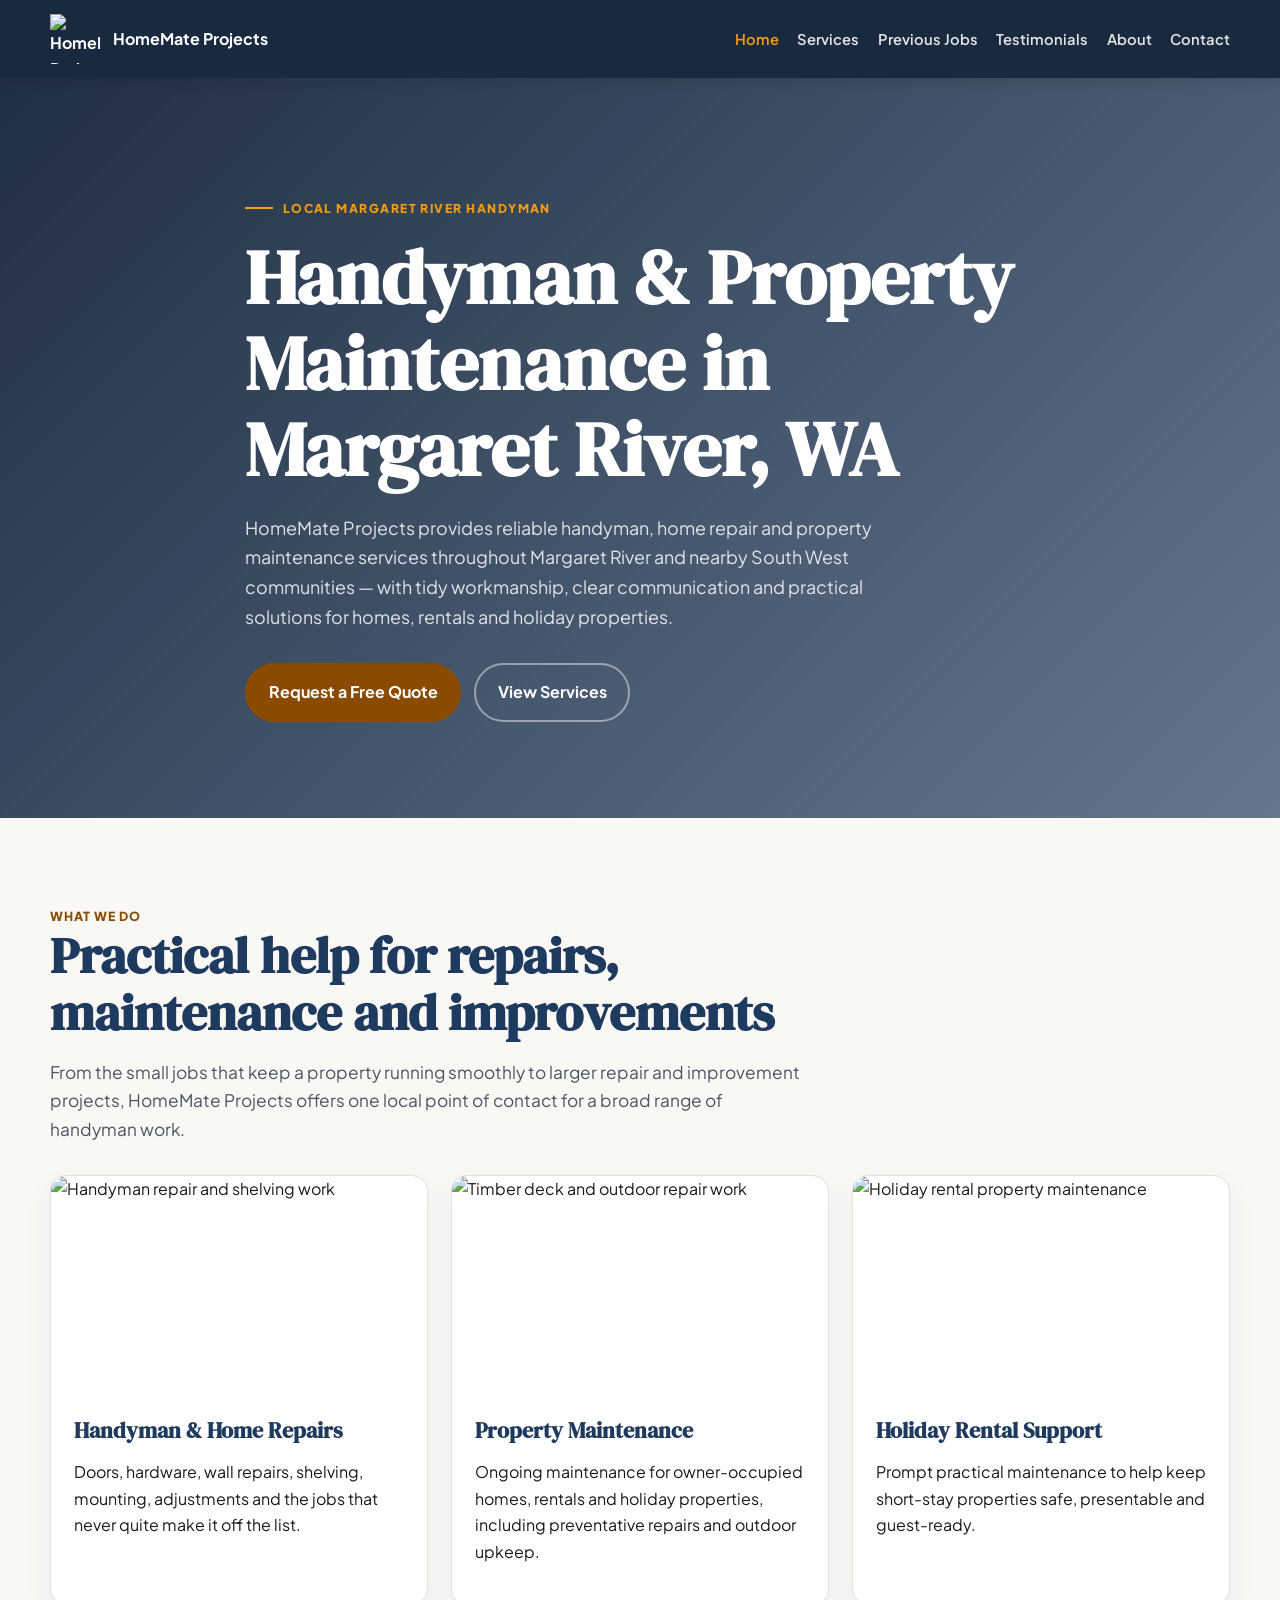
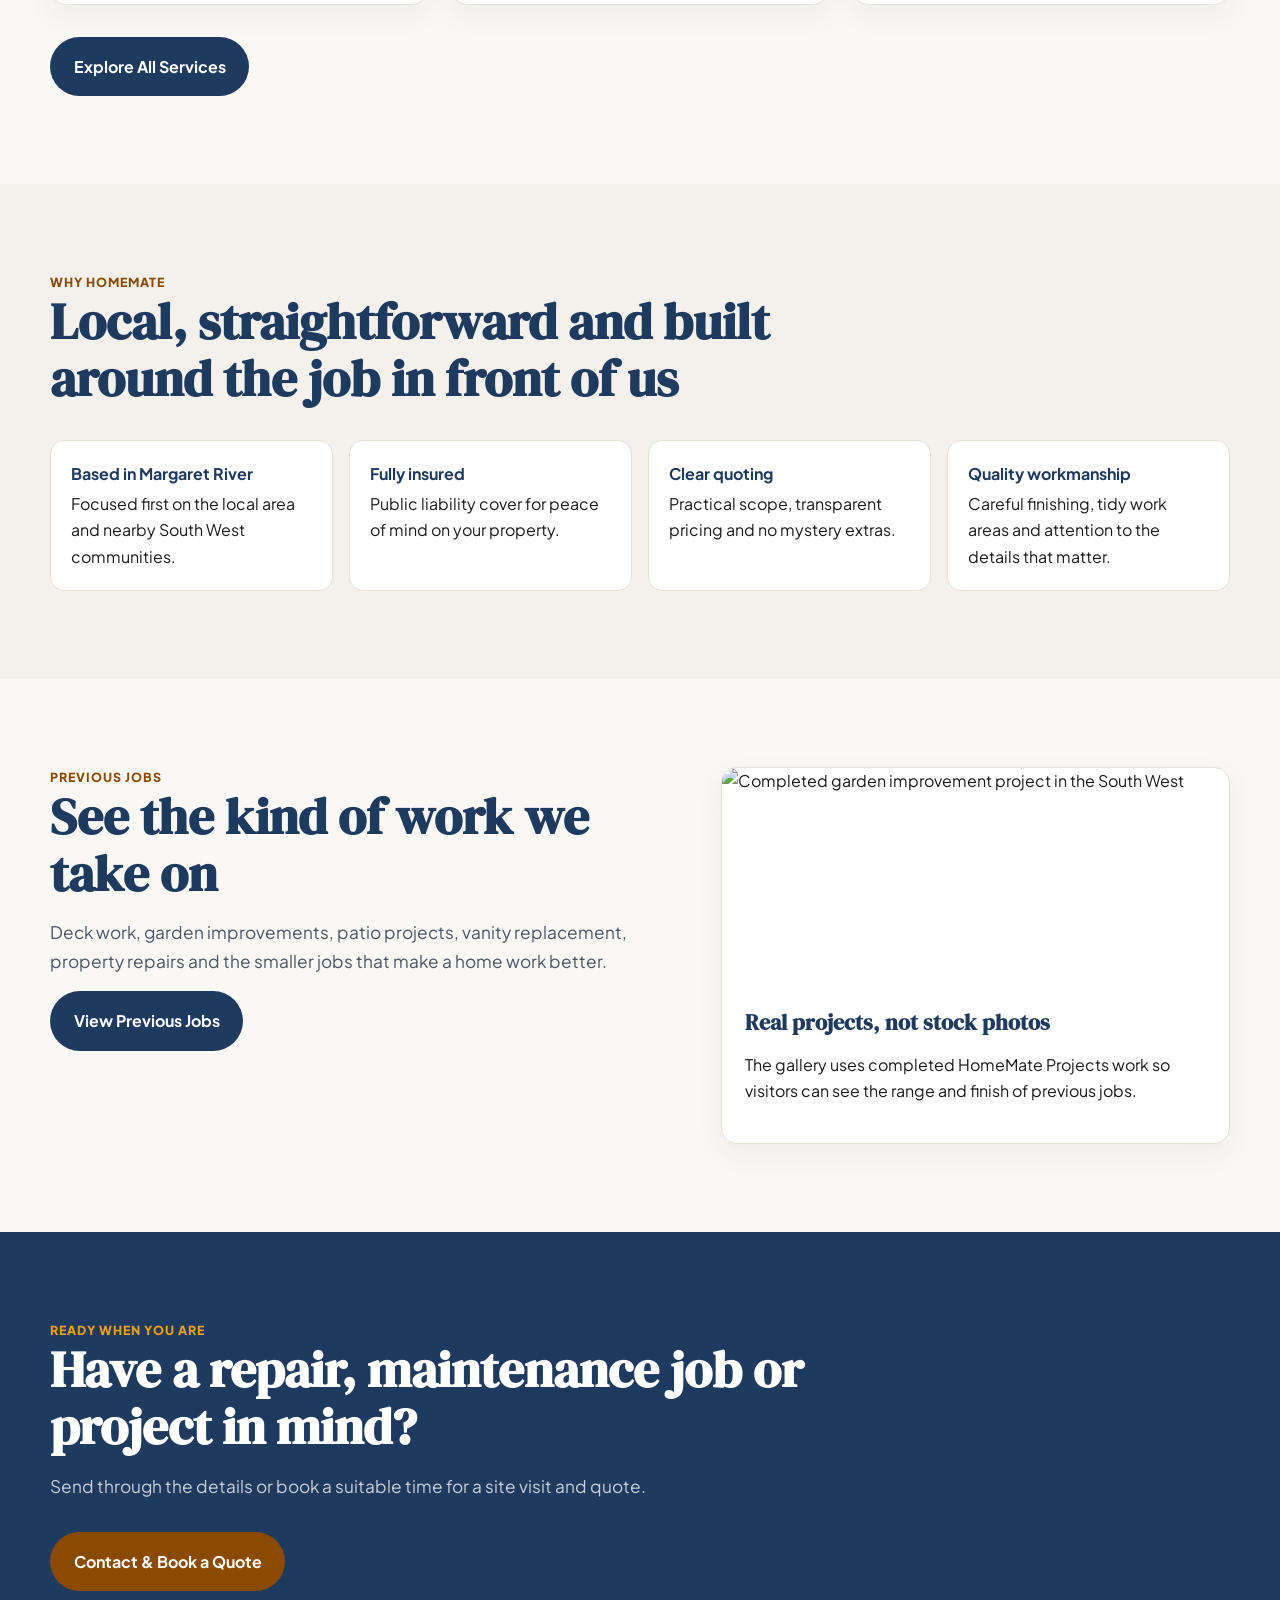
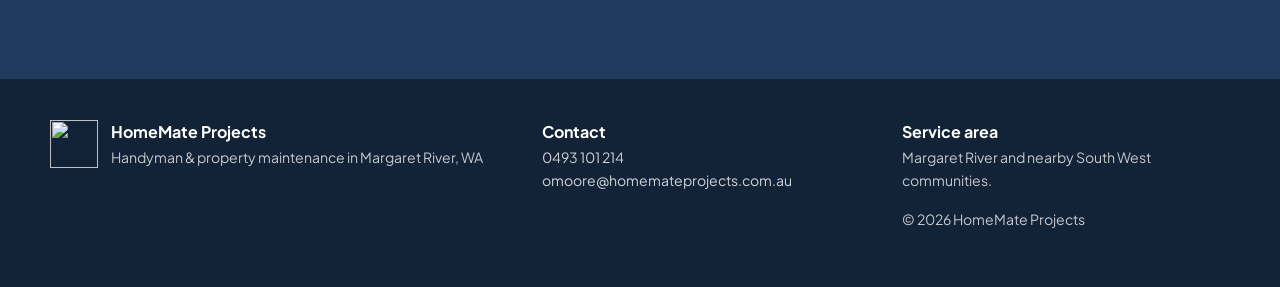
==== index.html @ 68ac6e2a "Add HomeMate homepage" ====
<!doctype html><html lang="en-AU"><head><meta charset="utf-8"><meta name="viewport" content="width=device-width,initial-scale=1"><title>Handyman Margaret River | HomeMate Projects</title><meta name="description" content="Reliable handyman and property maintenance services in Margaret River, WA. Home repairs, maintenance, outdoor work and holiday rental support."><link rel="canonical" href="https://homemateprojects.com.au/"><link rel="preconnect" href="https://fonts.googleapis.com"><link rel="preconnect" href="https://fonts.gstatic.com" crossorigin><link href="https://fonts.googleapis.com/css2?family=DM+Serif+Display&family=Plus+Jakarta+Sans:wght@400;500;600;700;800&display=swap" rel="stylesheet"><link rel="stylesheet" href="assets/styles.css"></head><body><header class="site-header"><div class="container nav"><a class="brand" href="index.html"><img src="https://homemateprojects.com.au/Circle-Logo.png" alt="HomeMate Projects logo"><span>HomeMate Projects</span></a><button class="menu-btn" aria-label="Toggle menu" aria-expanded="false">☰</button><nav class="nav-links" aria-label="Main navigation"><a href="index.html" aria-current="page">Home</a><a href="services.html">Services</a><a href="previous-jobs.html">Previous Jobs</a><a href="testimonials.html">Testimonials</a><a href="about.html">About</a><a href="contact.html">Contact</a></nav></div></header>
<main><section class="hero"><div class="container hero-inner"><div class="eyebrow">Local Margaret River handyman</div><h1>Handyman & Property Maintenance in Margaret River, WA</h1><p>HomeMate Projects provides reliable handyman, home repair and property maintenance services throughout Margaret River and nearby South West communities — with tidy workmanship, clear communication and practical solutions for homes, rentals and holiday properties.</p><div class="actions"><a class="btn btn-primary" href="contact.html">Request a Free Quote</a><a class="btn btn-outline" href="services.html">View Services</a></div></div></section><section class="section"><div class="container"><div class="kicker">What we do</div><h2 class="section-title">Practical help for repairs, maintenance and improvements</h2><p class="lead">From the small jobs that keep a property running smoothly to larger repair and improvement projects, HomeMate Projects offers one local point of contact for a broad range of handyman work.</p><div class="grid cards-3" style="margin-top:2rem"><article class="card"><img src="https://homemateprojects.com.au/Shelving-Install.png" alt="Handyman repair and shelving work"><div class="card-body"><h3>Handyman & Home Repairs</h3><p>Doors, hardware, wall repairs, shelving, mounting, adjustments and the jobs that never quite make it off the list.</p></div></article><article class="card"><img src="https://homemateprojects.com.au/Deck-Build.png" alt="Timber deck and outdoor repair work"><div class="card-body"><h3>Property Maintenance</h3><p>Ongoing maintenance for owner-occupied homes, rentals and holiday properties, including preventative repairs and outdoor upkeep.</p></div></article><article class="card"><img src="https://homemateprojects.com.au/Air-bnb.png" alt="Holiday rental property maintenance"><div class="card-body"><h3>Holiday Rental Support</h3><p>Prompt practical maintenance to help keep short-stay properties safe, presentable and guest-ready.</p></div></article></div><div class="actions"><a class="btn btn-navy" href="services.html">Explore All Services</a></div></div></section><section class="section alt"><div class="container"><div class="kicker">Why HomeMate</div><h2 class="section-title">Local, straightforward and built around the job in front of us</h2><div class="trust" style="margin-top:2rem"><div class="item"><strong>Based in Margaret River</strong><span>Focused first on the local area and nearby South West communities.</span></div><div class="item"><strong>Fully insured</strong><span>Public liability cover for peace of mind on your property.</span></div><div class="item"><strong>Clear quoting</strong><span>Practical scope, transparent pricing and no mystery extras.</span></div><div class="item"><strong>Quality workmanship</strong><span>Careful finishing, tidy work areas and attention to the details that matter.</span></div></div></div></section><section class="section"><div class="container split"><div><div class="kicker">Previous jobs</div><h2 class="section-title">See the kind of work we take on</h2><p class="lead">Deck work, garden improvements, patio projects, vanity replacement, property repairs and the smaller jobs that make a home work better.</p><a class="btn btn-navy" href="previous-jobs.html">View Previous Jobs</a></div><div class="card"><img src="https://homemateprojects.com.au/Garden-After.jpeg" alt="Completed garden improvement project in the South West"><div class="card-body"><h3>Real projects, not stock photos</h3><p>The gallery uses completed HomeMate Projects work so visitors can see the range and finish of previous jobs.</p></div></div></div></section><section class="section navy"><div class="container"><div class="kicker" style="color:var(--amber-light)">Ready when you are</div><h2 class="section-title">Have a repair, maintenance job or project in mind?</h2><p class="lead">Send through the details or book a suitable time for a site visit and quote.</p><div class="actions"><a class="btn btn-primary" href="contact.html">Contact & Book a Quote</a></div></div></section></main><footer class="footer"><div class="container footer-grid"><div><div class="footer-brand"><img src="https://homemateprojects.com.au/Circle-Logo.png" alt=""><div><strong>HomeMate Projects</strong><div class="small">Handyman & property maintenance in Margaret River, WA</div></div></div></div><div><strong>Contact</strong><p class="small"><a href="tel:0493101214">0493 101 214</a><br><a href="mailto:omoore@homemateprojects.com.au">omoore@homemateprojects.com.au</a></p></div><div><strong>Service area</strong><p class="small">Margaret River and nearby South West communities.</p><p class="small">© 2026 HomeMate Projects</p></div></div></footer><script src="assets/site.js"></script></body></html>
---- assets/styles.css ----
:root{--navy:#1e3a5f;--navy-dark:#122338;--navy-light:#2a4f7e;--amber:#8a4b00;--amber-light:#f59e0b;--amber-pale:#fef3c7;--cream:#faf8f5;--warm-gray:#f4f1ed;--text:#1a1a1a;--muted:#4b5563;--border:#e5e0d8;--white:#fff;--max:1180px}
*{box-sizing:border-box}html{scroll-behavior:smooth}body{margin:0;font-family:'Plus Jakarta Sans',Arial,sans-serif;background:var(--cream);color:var(--text);line-height:1.65}h1,h2,h3{font-family:'DM Serif Display',Georgia,serif;line-height:1.12;margin:0 0 1rem;color:var(--navy)}p{margin:0 0 1rem}a{color:inherit}.container{width:min(var(--max),calc(100% - 2rem));margin:auto}.site-header{position:sticky;top:0;z-index:50;background:rgba(18,35,56,.97);backdrop-filter:blur(10px);box-shadow:0 2px 14px rgba(0,0,0,.16)}.nav{height:78px;display:flex;align-items:center;justify-content:space-between;gap:1.5rem}.brand{display:flex;align-items:center;gap:.8rem;color:#fff;text-decoration:none;font-weight:700}.brand img{width:50px;height:50px;object-fit:contain}.nav-links{display:flex;align-items:center;gap:1.15rem}.nav-links a{color:rgba(255,255,255,.88);text-decoration:none;font-size:.92rem;font-weight:600}.nav-links a:hover,.nav-links a[aria-current=page]{color:var(--amber-light)}.menu-btn{display:none;background:none;border:0;color:#fff;font-size:1.5rem}.hero{position:relative;min-height:74vh;display:grid;place-items:center;background:linear-gradient(135deg,rgba(18,35,56,.94),rgba(30,58,95,.68)),url('https://homemateprojects.com.au/Deck-After.jpeg') center/cover}.hero-inner{padding:7rem 0 6rem;max-width:790px}.eyebrow{display:inline-flex;align-items:center;gap:.6rem;color:var(--amber-light);text-transform:uppercase;font-size:.76rem;font-weight:800;letter-spacing:.12em;margin-bottom:1rem}.eyebrow:before{content:'';width:28px;height:2px;background:currentColor}.hero h1{font-size:clamp(2.7rem,6vw,5.2rem);color:#fff;margin-bottom:1.3rem}.hero p{font-size:1.12rem;color:rgba(255,255,255,.84);max-width:680px}.actions{display:flex;gap:.8rem;flex-wrap:wrap;margin-top:2rem}.btn{display:inline-flex;align-items:center;justify-content:center;padding:.9rem 1.35rem;border-radius:999px;text-decoration:none;font-weight:700;border:2px solid transparent}.btn-primary{background:var(--amber);color:#fff}.btn-primary:hover{background:#6e3900}.btn-outline{border-color:rgba(255,255,255,.45);color:#fff}.btn-navy{background:var(--navy);color:#fff}.section{padding:5.5rem 0}.section.alt{background:var(--warm-gray)}.section.navy{background:var(--navy);color:#fff}.section.navy h2,.section.navy h3{color:#fff}.section-title{font-size:clamp(2rem,4vw,3.2rem);max-width:780px}.lead{font-size:1.08rem;color:var(--muted);max-width:760px}.section.navy .lead{color:rgba(255,255,255,.76)}.grid{display:grid;gap:1.4rem}.cards-3{grid-template-columns:repeat(3,1fr)}.cards-2{grid-template-columns:repeat(2,1fr)}.card{background:#fff;border:1px solid var(--border);border-radius:16px;overflow:hidden;box-shadow:0 10px 28px rgba(30,58,95,.06)}.card img{width:100%;height:220px;object-fit:cover;display:block}.card-body{padding:1.45rem}.card h3{font-size:1.35rem}.list{padding-left:1.2rem}.list li{margin:.45rem 0}.trust{display:grid;grid-template-columns:repeat(4,1fr);gap:1rem}.trust .item{padding:1.25rem;border-radius:14px;background:#fff;border:1px solid var(--border)}.trust strong{display:block;color:var(--navy);margin-bottom:.25rem}.gallery{display:grid;grid-template-columns:repeat(3,1fr);gap:1rem}.gallery figure{margin:0;background:#fff;border:1px solid var(--border);border-radius:14px;overflow:hidden}.gallery img{display:block;width:100%;aspect-ratio:4/3;object-fit:cover}.gallery figcaption{padding:1rem}.quote{position:relative;padding:1.6rem;background:#fff;border:1px solid var(--border);border-radius:16px}.quote .stars{color:var(--amber);letter-spacing:.12em}.quote cite{font-style:normal;font-weight:700;color:var(--navy)}.split{display:grid;grid-template-columns:1.1fr .9fr;gap:3rem;align-items:start}.contact-panel{background:#fff;border:1px solid var(--border);border-radius:18px;padding:1.5rem}.form-row{display:grid;grid-template-columns:1fr 1fr;gap:1rem}.field{display:flex;flex-direction:column;gap:.35rem;margin-bottom:1rem}.field label{font-weight:700;font-size:.9rem;color:var(--navy)}.field input,.field textarea,.field select{width:100%;border:1.5px solid var(--border);border-radius:10px;padding:.85rem 1rem;font:inherit;background:#fff}.field textarea{min-height:150px;resize:vertical}.calendly-wrap{border-radius:18px;overflow:hidden;border:1px solid var(--border);background:#fff}.calendly-wrap iframe{width:100%;height:760px;border:0}.cta{padding:2rem;border-radius:20px;background:var(--navy);color:#fff}.cta h2{color:#fff}.footer{background:var(--navy-dark);color:rgba(255,255,255,.75);padding:2.5rem 0}.footer-grid{display:grid;grid-template-columns:1.4fr 1fr 1fr;gap:2rem}.footer a{color:rgba(255,255,255,.8);text-decoration:none}.footer strong{color:#fff}.small{font-size:.88rem}.service-nav{display:flex;flex-wrap:wrap;gap:.6rem;margin-top:1.2rem}.service-nav a{padding:.55rem .9rem;background:var(--amber-pale);color:var(--amber);border-radius:999px;text-decoration:none;font-weight:700;font-size:.86rem}.page-hero{background:linear-gradient(135deg,var(--navy-dark),var(--navy));color:#fff;padding:5rem 0 4rem}.page-hero h1{color:#fff;font-size:clamp(2.5rem,5vw,4.3rem)}.page-hero p{color:rgba(255,255,255,.8);max-width:760px}.breadcrumbs{font-size:.85rem;color:rgba(255,255,255,.62);margin-bottom:1rem}.notice{background:var(--amber-pale);border-left:4px solid var(--amber);padding:1rem 1.2rem;border-radius:8px}.kicker{font-weight:800;color:var(--amber);text-transform:uppercase;letter-spacing:.08em;font-size:.78rem}.service-block{padding:1.5rem;border:1px solid var(--border);background:#fff;border-radius:14px}.service-block h2{font-size:1.7rem}.area-line{color:var(--muted);font-weight:600}.seo-copy{max-width:820px}.footer-brand{display:flex;gap:.8rem;align-items:center}.footer-brand img{width:48px;height:48px}
@media(max-width:900px){.nav-links{display:none;position:absolute;top:78px;left:0;right:0;background:var(--navy-dark);padding:1rem 1.2rem 1.5rem;flex-direction:column;align-items:flex-start}.nav-links.open{display:flex}.menu-btn{display:block}.cards-3,.cards-2,.trust,.gallery,.split,.footer-grid{grid-template-columns:1fr 1fr}.hero{min-height:68vh}.calendly-wrap iframe{height:700px}}
@media(max-width:620px){.cards-3,.cards-2,.trust,.gallery,.split,.footer-grid,.form-row{grid-template-columns:1fr}.section{padding:4rem 0}.hero-inner{padding:5rem 0}.brand span{display:none}.calendly-wrap iframe{height:680px}}
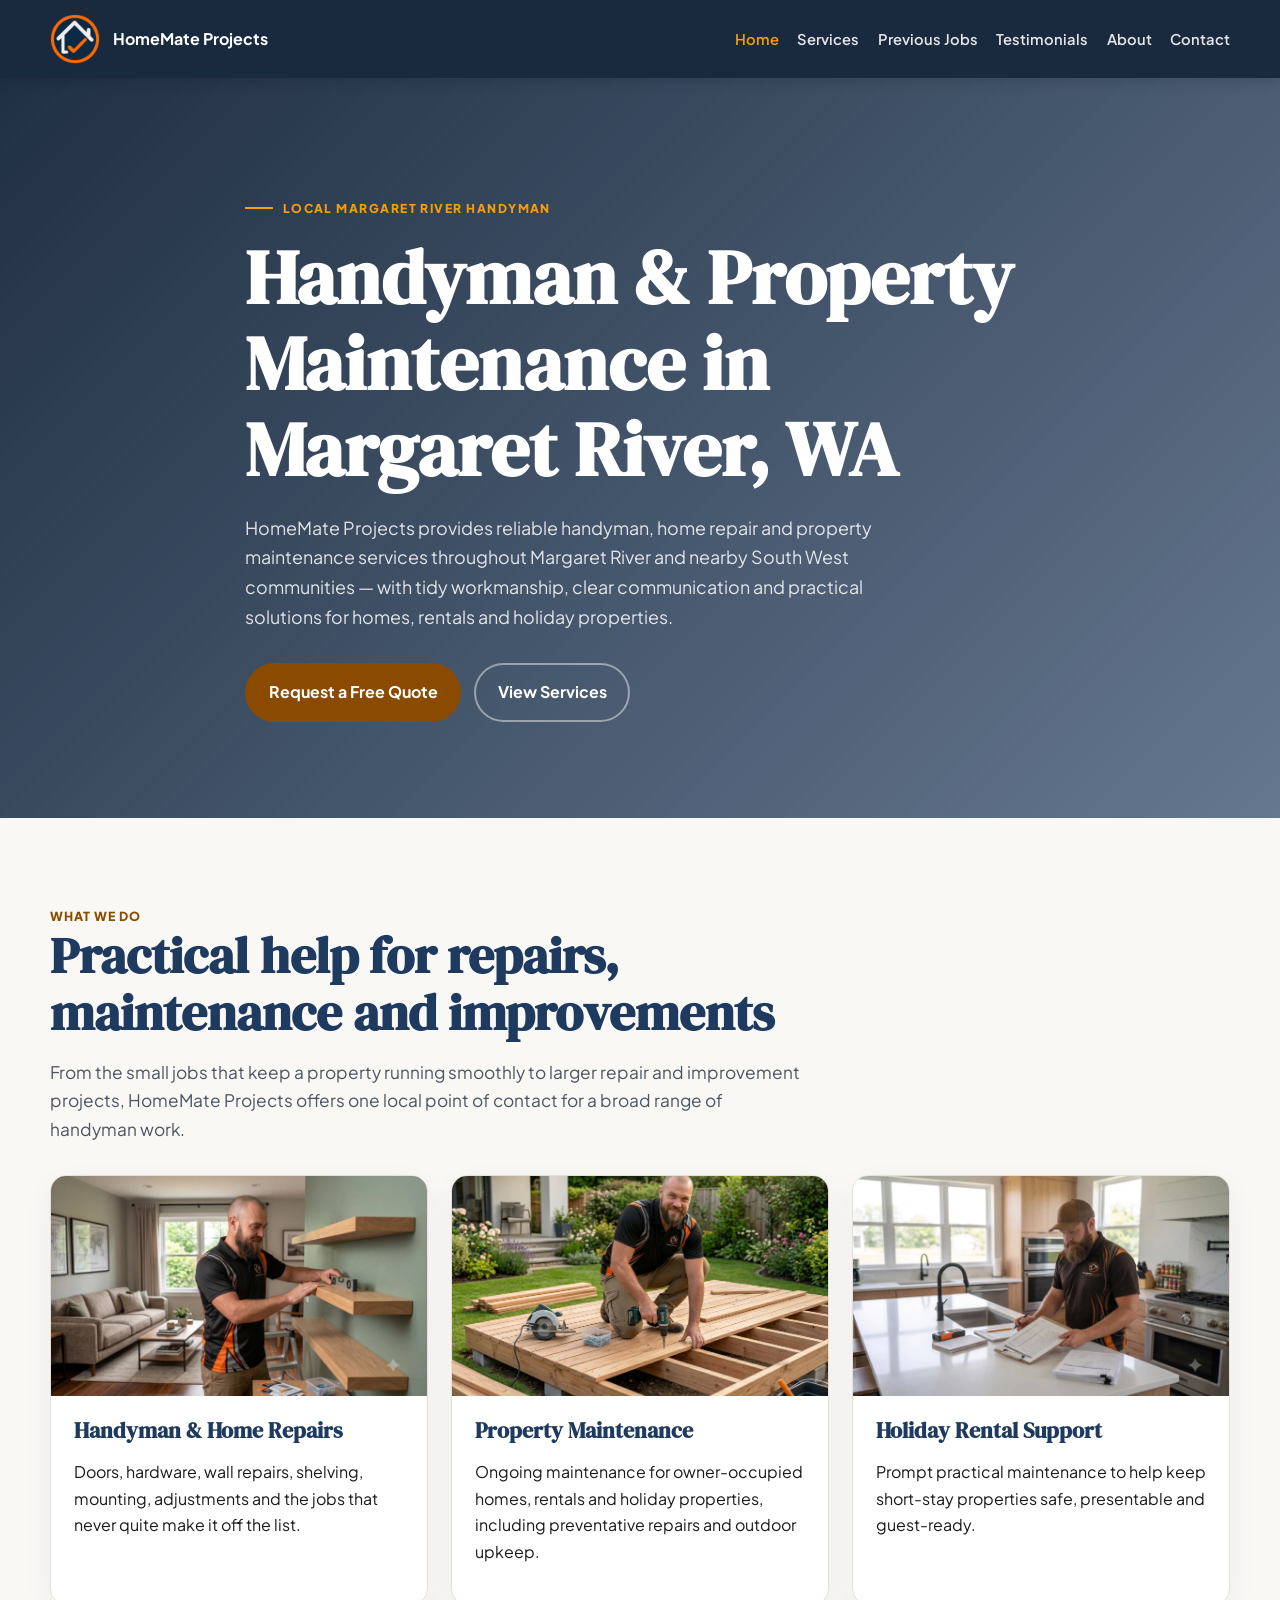
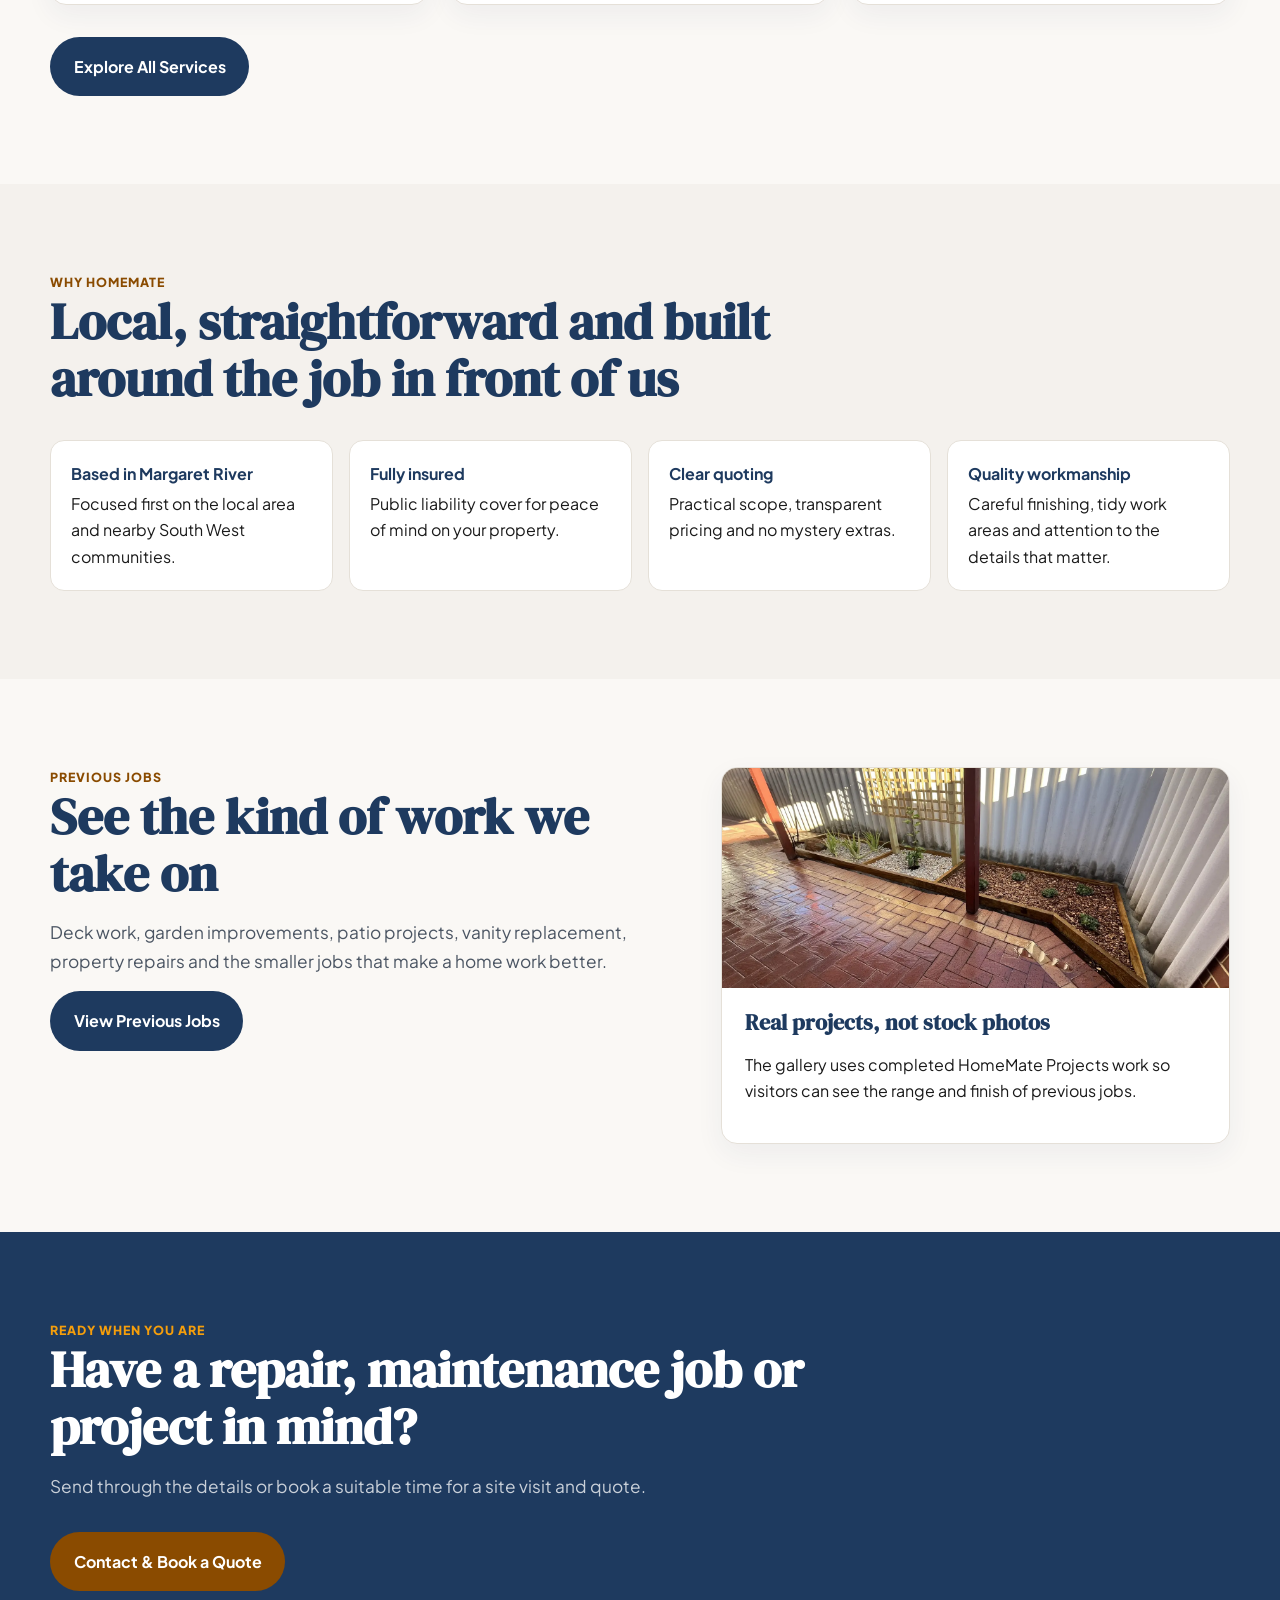
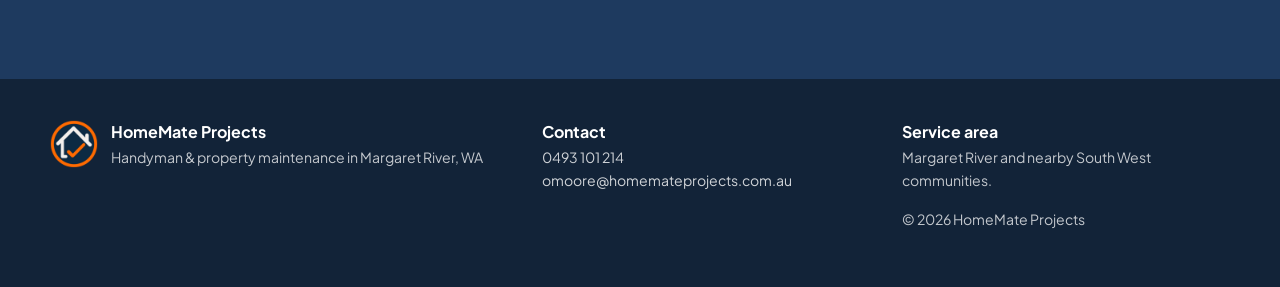
==== commit 3c9c71cc: "Optimise and localise website images [skip ci]" ====
--- a/index.html
+++ b/index.html
@@ -1,2 +1,2 @@
-<!doctype html><html lang="en-AU"><head><meta charset="utf-8"><meta name="viewport" content="width=device-width,initial-scale=1"><title>Handyman Margaret River | HomeMate Projects</title><meta name="description" content="Reliable handyman and property maintenance services in Margaret River, WA. Home repairs, maintenance, outdoor work and holiday rental support."><link rel="canonical" href="https://homemateprojects.com.au/"><link rel="preconnect" href="https://fonts.googleapis.com"><link rel="preconnect" href="https://fonts.gstatic.com" crossorigin><link href="https://fonts.googleapis.com/css2?family=DM+Serif+Display&family=Plus+Jakarta+Sans:wght@400;500;600;700;800&display=swap" rel="stylesheet"><link rel="stylesheet" href="assets/styles.css"></head><body><header class="site-header"><div class="container nav"><a class="brand" href="index.html"><img src="https://homemateprojects.com.au/Circle-Logo.png" alt="HomeMate Projects logo"><span>HomeMate Projects</span></a><button class="menu-btn" aria-label="Toggle menu" aria-expanded="false">☰</button><nav class="nav-links" aria-label="Main navigation"><a href="index.html" aria-current="page">Home</a><a href="services.html">Services</a><a href="previous-jobs.html">Previous Jobs</a><a href="testimonials.html">Testimonials</a><a href="about.html">About</a><a href="contact.html">Contact</a></nav></div></header>
-<main><section class="hero"><div class="container hero-inner"><div class="eyebrow">Local Margaret River handyman</div><h1>Handyman & Property Maintenance in Margaret River, WA</h1><p>HomeMate Projects provides reliable handyman, home repair and property maintenance services throughout Margaret River and nearby South West communities — with tidy workmanship, clear communication and practical solutions for homes, rentals and holiday properties.</p><div class="actions"><a class="btn btn-primary" href="contact.html">Request a Free Quote</a><a class="btn btn-outline" href="services.html">View Services</a></div></div></section><section class="section"><div class="container"><div class="kicker">What we do</div><h2 class="section-title">Practical help for repairs, maintenance and improvements</h2><p class="lead">From the small jobs that keep a property running smoothly to larger repair and improvement projects, HomeMate Projects offers one local point of contact for a broad range of handyman work.</p><div class="grid cards-3" style="margin-top:2rem"><article class="card"><img src="https://homemateprojects.com.au/Shelving-Install.png" alt="Handyman repair and shelving work"><div class="card-body"><h3>Handyman & Home Repairs</h3><p>Doors, hardware, wall repairs, shelving, mounting, adjustments and the jobs that never quite make it off the list.</p></div></article><article class="card"><img src="https://homemateprojects.com.au/Deck-Build.png" alt="Timber deck and outdoor repair work"><div class="card-body"><h3>Property Maintenance</h3><p>Ongoing maintenance for owner-occupied homes, rentals and holiday properties, including preventative repairs and outdoor upkeep.</p></div></article><article class="card"><img src="https://homemateprojects.com.au/Air-bnb.png" alt="Holiday rental property maintenance"><div class="card-body"><h3>Holiday Rental Support</h3><p>Prompt practical maintenance to help keep short-stay properties safe, presentable and guest-ready.</p></div></article></div><div class="actions"><a class="btn btn-navy" href="services.html">Explore All Services</a></div></div></section><section class="section alt"><div class="container"><div class="kicker">Why HomeMate</div><h2 class="section-title">Local, straightforward and built around the job in front of us</h2><div class="trust" style="margin-top:2rem"><div class="item"><strong>Based in Margaret River</strong><span>Focused first on the local area and nearby South West communities.</span></div><div class="item"><strong>Fully insured</strong><span>Public liability cover for peace of mind on your property.</span></div><div class="item"><strong>Clear quoting</strong><span>Practical scope, transparent pricing and no mystery extras.</span></div><div class="item"><strong>Quality workmanship</strong><span>Careful finishing, tidy work areas and attention to the details that matter.</span></div></div></div></section><section class="section"><div class="container split"><div><div class="kicker">Previous jobs</div><h2 class="section-title">See the kind of work we take on</h2><p class="lead">Deck work, garden improvements, patio projects, vanity replacement, property repairs and the smaller jobs that make a home work better.</p><a class="btn btn-navy" href="previous-jobs.html">View Previous Jobs</a></div><div class="card"><img src="https://homemateprojects.com.au/Garden-After.jpeg" alt="Completed garden improvement project in the South West"><div class="card-body"><h3>Real projects, not stock photos</h3><p>The gallery uses completed HomeMate Projects work so visitors can see the range and finish of previous jobs.</p></div></div></div></section><section class="section navy"><div class="container"><div class="kicker" style="color:var(--amber-light)">Ready when you are</div><h2 class="section-title">Have a repair, maintenance job or project in mind?</h2><p class="lead">Send through the details or book a suitable time for a site visit and quote.</p><div class="actions"><a class="btn btn-primary" href="contact.html">Contact & Book a Quote</a></div></div></section></main><footer class="footer"><div class="container footer-grid"><div><div class="footer-brand"><img src="https://homemateprojects.com.au/Circle-Logo.png" alt=""><div><strong>HomeMate Projects</strong><div class="small">Handyman & property maintenance in Margaret River, WA</div></div></div></div><div><strong>Contact</strong><p class="small"><a href="tel:0493101214">0493 101 214</a><br><a href="mailto:omoore@homemateprojects.com.au">omoore@homemateprojects.com.au</a></p></div><div><strong>Service area</strong><p class="small">Margaret River and nearby South West communities.</p><p class="small">© 2026 HomeMate Projects</p></div></div></footer><script src="assets/site.js"></script></body></html>
+<!doctype html><html lang="en-AU"><head><meta charset="utf-8"><meta name="viewport" content="width=device-width,initial-scale=1"><title>Handyman Margaret River | HomeMate Projects</title><meta name="description" content="Reliable handyman and property maintenance services in Margaret River, WA. Home repairs, maintenance, outdoor work and holiday rental support."><link rel="canonical" href="https://homemateprojects.com.au/"><link rel="preconnect" href="https://fonts.googleapis.com"><link rel="preconnect" href="https://fonts.gstatic.com" crossorigin><link href="https://fonts.googleapis.com/css2?family=DM+Serif+Display&family=Plus+Jakarta+Sans:wght@400;500;600;700;800&display=swap" rel="stylesheet"><link rel="stylesheet" href="assets/styles.css"></head><body><header class="site-header"><div class="container nav"><a class="brand" href="index.html"><img src="assets/images/home-mate-logo.png" alt="HomeMate Projects logo"><span>HomeMate Projects</span></a><button class="menu-btn" aria-label="Toggle menu" aria-expanded="false">☰</button><nav class="nav-links" aria-label="Main navigation"><a href="index.html" aria-current="page">Home</a><a href="services.html">Services</a><a href="previous-jobs.html">Previous Jobs</a><a href="testimonials.html">Testimonials</a><a href="about.html">About</a><a href="contact.html">Contact</a></nav></div></header>
+<main><section class="hero"><div class="container hero-inner"><div class="eyebrow">Local Margaret River handyman</div><h1>Handyman & Property Maintenance in Margaret River, WA</h1><p>HomeMate Projects provides reliable handyman, home repair and property maintenance services throughout Margaret River and nearby South West communities — with tidy workmanship, clear communication and practical solutions for homes, rentals and holiday properties.</p><div class="actions"><a class="btn btn-primary" href="contact.html">Request a Free Quote</a><a class="btn btn-outline" href="services.html">View Services</a></div></div></section><section class="section"><div class="container"><div class="kicker">What we do</div><h2 class="section-title">Practical help for repairs, maintenance and improvements</h2><p class="lead">From the small jobs that keep a property running smoothly to larger repair and improvement projects, HomeMate Projects offers one local point of contact for a broad range of handyman work.</p><div class="grid cards-3" style="margin-top:2rem"><article class="card"><img src="assets/images/shelving-install.webp" alt="Handyman repair and shelving work"><div class="card-body"><h3>Handyman & Home Repairs</h3><p>Doors, hardware, wall repairs, shelving, mounting, adjustments and the jobs that never quite make it off the list.</p></div></article><article class="card"><img src="assets/images/deck-build.webp" alt="Timber deck and outdoor repair work"><div class="card-body"><h3>Property Maintenance</h3><p>Ongoing maintenance for owner-occupied homes, rentals and holiday properties, including preventative repairs and outdoor upkeep.</p></div></article><article class="card"><img src="assets/images/holiday-rental-maintenance.webp" alt="Holiday rental property maintenance"><div class="card-body"><h3>Holiday Rental Support</h3><p>Prompt practical maintenance to help keep short-stay properties safe, presentable and guest-ready.</p></div></article></div><div class="actions"><a class="btn btn-navy" href="services.html">Explore All Services</a></div></div></section><section class="section alt"><div class="container"><div class="kicker">Why HomeMate</div><h2 class="section-title">Local, straightforward and built around the job in front of us</h2><div class="trust" style="margin-top:2rem"><div class="item"><strong>Based in Margaret River</strong><span>Focused first on the local area and nearby South West communities.</span></div><div class="item"><strong>Fully insured</strong><span>Public liability cover for peace of mind on your property.</span></div><div class="item"><strong>Clear quoting</strong><span>Practical scope, transparent pricing and no mystery extras.</span></div><div class="item"><strong>Quality workmanship</strong><span>Careful finishing, tidy work areas and attention to the details that matter.</span></div></div></div></section><section class="section"><div class="container split"><div><div class="kicker">Previous jobs</div><h2 class="section-title">See the kind of work we take on</h2><p class="lead">Deck work, garden improvements, patio projects, vanity replacement, property repairs and the smaller jobs that make a home work better.</p><a class="btn btn-navy" href="previous-jobs.html">View Previous Jobs</a></div><div class="card"><img src="assets/images/garden-after.webp" alt="Completed garden improvement project in the South West"><div class="card-body"><h3>Real projects, not stock photos</h3><p>The gallery uses completed HomeMate Projects work so visitors can see the range and finish of previous jobs.</p></div></div></div></section><section class="section navy"><div class="container"><div class="kicker" style="color:var(--amber-light)">Ready when you are</div><h2 class="section-title">Have a repair, maintenance job or project in mind?</h2><p class="lead">Send through the details or book a suitable time for a site visit and quote.</p><div class="actions"><a class="btn btn-primary" href="contact.html">Contact & Book a Quote</a></div></div></section></main><footer class="footer"><div class="container footer-grid"><div><div class="footer-brand"><img src="assets/images/home-mate-logo.png" alt=""><div><strong>HomeMate Projects</strong><div class="small">Handyman & property maintenance in Margaret River, WA</div></div></div></div><div><strong>Contact</strong><p class="small"><a href="tel:0493101214">0493 101 214</a><br><a href="mailto:omoore@homemateprojects.com.au">omoore@homemateprojects.com.au</a></p></div><div><strong>Service area</strong><p class="small">Margaret River and nearby South West communities.</p><p class="small">© 2026 HomeMate Projects</p></div></div></footer><script src="assets/site.js"></script></body></html>
--- a/assets/styles.css
+++ b/assets/styles.css
@@ -1,4 +1,4 @@
 :root{--navy:#1e3a5f;--navy-dark:#122338;--navy-light:#2a4f7e;--amber:#8a4b00;--amber-light:#f59e0b;--amber-pale:#fef3c7;--cream:#faf8f5;--warm-gray:#f4f1ed;--text:#1a1a1a;--muted:#4b5563;--border:#e5e0d8;--white:#fff;--max:1180px}
-*{box-sizing:border-box}html{scroll-behavior:smooth}body{margin:0;font-family:'Plus Jakarta Sans',Arial,sans-serif;background:var(--cream);color:var(--text);line-height:1.65}h1,h2,h3{font-family:'DM Serif Display',Georgia,serif;line-height:1.12;margin:0 0 1rem;color:var(--navy)}p{margin:0 0 1rem}a{color:inherit}.container{width:min(var(--max),calc(100% - 2rem));margin:auto}.site-header{position:sticky;top:0;z-index:50;background:rgba(18,35,56,.97);backdrop-filter:blur(10px);box-shadow:0 2px 14px rgba(0,0,0,.16)}.nav{height:78px;display:flex;align-items:center;justify-content:space-between;gap:1.5rem}.brand{display:flex;align-items:center;gap:.8rem;color:#fff;text-decoration:none;font-weight:700}.brand img{width:50px;height:50px;object-fit:contain}.nav-links{display:flex;align-items:center;gap:1.15rem}.nav-links a{color:rgba(255,255,255,.88);text-decoration:none;font-size:.92rem;font-weight:600}.nav-links a:hover,.nav-links a[aria-current=page]{color:var(--amber-light)}.menu-btn{display:none;background:none;border:0;color:#fff;font-size:1.5rem}.hero{position:relative;min-height:74vh;display:grid;place-items:center;background:linear-gradient(135deg,rgba(18,35,56,.94),rgba(30,58,95,.68)),url('https://homemateprojects.com.au/Deck-After.jpeg') center/cover}.hero-inner{padding:7rem 0 6rem;max-width:790px}.eyebrow{display:inline-flex;align-items:center;gap:.6rem;color:var(--amber-light);text-transform:uppercase;font-size:.76rem;font-weight:800;letter-spacing:.12em;margin-bottom:1rem}.eyebrow:before{content:'';width:28px;height:2px;background:currentColor}.hero h1{font-size:clamp(2.7rem,6vw,5.2rem);color:#fff;margin-bottom:1.3rem}.hero p{font-size:1.12rem;color:rgba(255,255,255,.84);max-width:680px}.actions{display:flex;gap:.8rem;flex-wrap:wrap;margin-top:2rem}.btn{display:inline-flex;align-items:center;justify-content:center;padding:.9rem 1.35rem;border-radius:999px;text-decoration:none;font-weight:700;border:2px solid transparent}.btn-primary{background:var(--amber);color:#fff}.btn-primary:hover{background:#6e3900}.btn-outline{border-color:rgba(255,255,255,.45);color:#fff}.btn-navy{background:var(--navy);color:#fff}.section{padding:5.5rem 0}.section.alt{background:var(--warm-gray)}.section.navy{background:var(--navy);color:#fff}.section.navy h2,.section.navy h3{color:#fff}.section-title{font-size:clamp(2rem,4vw,3.2rem);max-width:780px}.lead{font-size:1.08rem;color:var(--muted);max-width:760px}.section.navy .lead{color:rgba(255,255,255,.76)}.grid{display:grid;gap:1.4rem}.cards-3{grid-template-columns:repeat(3,1fr)}.cards-2{grid-template-columns:repeat(2,1fr)}.card{background:#fff;border:1px solid var(--border);border-radius:16px;overflow:hidden;box-shadow:0 10px 28px rgba(30,58,95,.06)}.card img{width:100%;height:220px;object-fit:cover;display:block}.card-body{padding:1.45rem}.card h3{font-size:1.35rem}.list{padding-left:1.2rem}.list li{margin:.45rem 0}.trust{display:grid;grid-template-columns:repeat(4,1fr);gap:1rem}.trust .item{padding:1.25rem;border-radius:14px;background:#fff;border:1px solid var(--border)}.trust strong{display:block;color:var(--navy);margin-bottom:.25rem}.gallery{display:grid;grid-template-columns:repeat(3,1fr);gap:1rem}.gallery figure{margin:0;background:#fff;border:1px solid var(--border);border-radius:14px;overflow:hidden}.gallery img{display:block;width:100%;aspect-ratio:4/3;object-fit:cover}.gallery figcaption{padding:1rem}.quote{position:relative;padding:1.6rem;background:#fff;border:1px solid var(--border);border-radius:16px}.quote .stars{color:var(--amber);letter-spacing:.12em}.quote cite{font-style:normal;font-weight:700;color:var(--navy)}.split{display:grid;grid-template-columns:1.1fr .9fr;gap:3rem;align-items:start}.contact-panel{background:#fff;border:1px solid var(--border);border-radius:18px;padding:1.5rem}.form-row{display:grid;grid-template-columns:1fr 1fr;gap:1rem}.field{display:flex;flex-direction:column;gap:.35rem;margin-bottom:1rem}.field label{font-weight:700;font-size:.9rem;color:var(--navy)}.field input,.field textarea,.field select{width:100%;border:1.5px solid var(--border);border-radius:10px;padding:.85rem 1rem;font:inherit;background:#fff}.field textarea{min-height:150px;resize:vertical}.calendly-wrap{border-radius:18px;overflow:hidden;border:1px solid var(--border);background:#fff}.calendly-wrap iframe{width:100%;height:760px;border:0}.cta{padding:2rem;border-radius:20px;background:var(--navy);color:#fff}.cta h2{color:#fff}.footer{background:var(--navy-dark);color:rgba(255,255,255,.75);padding:2.5rem 0}.footer-grid{display:grid;grid-template-columns:1.4fr 1fr 1fr;gap:2rem}.footer a{color:rgba(255,255,255,.8);text-decoration:none}.footer strong{color:#fff}.small{font-size:.88rem}.service-nav{display:flex;flex-wrap:wrap;gap:.6rem;margin-top:1.2rem}.service-nav a{padding:.55rem .9rem;background:var(--amber-pale);color:var(--amber);border-radius:999px;text-decoration:none;font-weight:700;font-size:.86rem}.page-hero{background:linear-gradient(135deg,var(--navy-dark),var(--navy));color:#fff;padding:5rem 0 4rem}.page-hero h1{color:#fff;font-size:clamp(2.5rem,5vw,4.3rem)}.page-hero p{color:rgba(255,255,255,.8);max-width:760px}.breadcrumbs{font-size:.85rem;color:rgba(255,255,255,.62);margin-bottom:1rem}.notice{background:var(--amber-pale);border-left:4px solid var(--amber);padding:1rem 1.2rem;border-radius:8px}.kicker{font-weight:800;color:var(--amber);text-transform:uppercase;letter-spacing:.08em;font-size:.78rem}.service-block{padding:1.5rem;border:1px solid var(--border);background:#fff;border-radius:14px}.service-block h2{font-size:1.7rem}.area-line{color:var(--muted);font-weight:600}.seo-copy{max-width:820px}.footer-brand{display:flex;gap:.8rem;align-items:center}.footer-brand img{width:48px;height:48px}
+*{box-sizing:border-box}html{scroll-behavior:smooth}body{margin:0;font-family:'Plus Jakarta Sans',Arial,sans-serif;background:var(--cream);color:var(--text);line-height:1.65}h1,h2,h3{font-family:'DM Serif Display',Georgia,serif;line-height:1.12;margin:0 0 1rem;color:var(--navy)}p{margin:0 0 1rem}a{color:inherit}.container{width:min(var(--max),calc(100% - 2rem));margin:auto}.site-header{position:sticky;top:0;z-index:50;background:rgba(18,35,56,.97);backdrop-filter:blur(10px);box-shadow:0 2px 14px rgba(0,0,0,.16)}.nav{height:78px;display:flex;align-items:center;justify-content:space-between;gap:1.5rem}.brand{display:flex;align-items:center;gap:.8rem;color:#fff;text-decoration:none;font-weight:700}.brand img{width:50px;height:50px;object-fit:contain}.nav-links{display:flex;align-items:center;gap:1.15rem}.nav-links a{color:rgba(255,255,255,.88);text-decoration:none;font-size:.92rem;font-weight:600}.nav-links a:hover,.nav-links a[aria-current=page]{color:var(--amber-light)}.menu-btn{display:none;background:none;border:0;color:#fff;font-size:1.5rem}.hero{position:relative;min-height:74vh;display:grid;place-items:center;background:linear-gradient(135deg,rgba(18,35,56,.94),rgba(30,58,95,.68)),url('assets/images/deck-after.webp') center/cover}.hero-inner{padding:7rem 0 6rem;max-width:790px}.eyebrow{display:inline-flex;align-items:center;gap:.6rem;color:var(--amber-light);text-transform:uppercase;font-size:.76rem;font-weight:800;letter-spacing:.12em;margin-bottom:1rem}.eyebrow:before{content:'';width:28px;height:2px;background:currentColor}.hero h1{font-size:clamp(2.7rem,6vw,5.2rem);color:#fff;margin-bottom:1.3rem}.hero p{font-size:1.12rem;color:rgba(255,255,255,.84);max-width:680px}.actions{display:flex;gap:.8rem;flex-wrap:wrap;margin-top:2rem}.btn{display:inline-flex;align-items:center;justify-content:center;padding:.9rem 1.35rem;border-radius:999px;text-decoration:none;font-weight:700;border:2px solid transparent}.btn-primary{background:var(--amber);color:#fff}.btn-primary:hover{background:#6e3900}.btn-outline{border-color:rgba(255,255,255,.45);color:#fff}.btn-navy{background:var(--navy);color:#fff}.section{padding:5.5rem 0}.section.alt{background:var(--warm-gray)}.section.navy{background:var(--navy);color:#fff}.section.navy h2,.section.navy h3{color:#fff}.section-title{font-size:clamp(2rem,4vw,3.2rem);max-width:780px}.lead{font-size:1.08rem;color:var(--muted);max-width:760px}.section.navy .lead{color:rgba(255,255,255,.76)}.grid{display:grid;gap:1.4rem}.cards-3{grid-template-columns:repeat(3,1fr)}.cards-2{grid-template-columns:repeat(2,1fr)}.card{background:#fff;border:1px solid var(--border);border-radius:16px;overflow:hidden;box-shadow:0 10px 28px rgba(30,58,95,.06)}.card img{width:100%;height:220px;object-fit:cover;display:block}.card-body{padding:1.45rem}.card h3{font-size:1.35rem}.list{padding-left:1.2rem}.list li{margin:.45rem 0}.trust{display:grid;grid-template-columns:repeat(4,1fr);gap:1rem}.trust .item{padding:1.25rem;border-radius:14px;background:#fff;border:1px solid var(--border)}.trust strong{display:block;color:var(--navy);margin-bottom:.25rem}.gallery{display:grid;grid-template-columns:repeat(3,1fr);gap:1rem}.gallery figure{margin:0;background:#fff;border:1px solid var(--border);border-radius:14px;overflow:hidden}.gallery img{display:block;width:100%;aspect-ratio:4/3;object-fit:cover}.gallery figcaption{padding:1rem}.quote{position:relative;padding:1.6rem;background:#fff;border:1px solid var(--border);border-radius:16px}.quote .stars{color:var(--amber);letter-spacing:.12em}.quote cite{font-style:normal;font-weight:700;color:var(--navy)}.split{display:grid;grid-template-columns:1.1fr .9fr;gap:3rem;align-items:start}.contact-panel{background:#fff;border:1px solid var(--border);border-radius:18px;padding:1.5rem}.form-row{display:grid;grid-template-columns:1fr 1fr;gap:1rem}.field{display:flex;flex-direction:column;gap:.35rem;margin-bottom:1rem}.field label{font-weight:700;font-size:.9rem;color:var(--navy)}.field input,.field textarea,.field select{width:100%;border:1.5px solid var(--border);border-radius:10px;padding:.85rem 1rem;font:inherit;background:#fff}.field textarea{min-height:150px;resize:vertical}.calendly-wrap{border-radius:18px;overflow:hidden;border:1px solid var(--border);background:#fff}.calendly-wrap iframe{width:100%;height:760px;border:0}.cta{padding:2rem;border-radius:20px;background:var(--navy);color:#fff}.cta h2{color:#fff}.footer{background:var(--navy-dark);color:rgba(255,255,255,.75);padding:2.5rem 0}.footer-grid{display:grid;grid-template-columns:1.4fr 1fr 1fr;gap:2rem}.footer a{color:rgba(255,255,255,.8);text-decoration:none}.footer strong{color:#fff}.small{font-size:.88rem}.service-nav{display:flex;flex-wrap:wrap;gap:.6rem;margin-top:1.2rem}.service-nav a{padding:.55rem .9rem;background:var(--amber-pale);color:var(--amber);border-radius:999px;text-decoration:none;font-weight:700;font-size:.86rem}.page-hero{background:linear-gradient(135deg,var(--navy-dark),var(--navy));color:#fff;padding:5rem 0 4rem}.page-hero h1{color:#fff;font-size:clamp(2.5rem,5vw,4.3rem)}.page-hero p{color:rgba(255,255,255,.8);max-width:760px}.breadcrumbs{font-size:.85rem;color:rgba(255,255,255,.62);margin-bottom:1rem}.notice{background:var(--amber-pale);border-left:4px solid var(--amber);padding:1rem 1.2rem;border-radius:8px}.kicker{font-weight:800;color:var(--amber);text-transform:uppercase;letter-spacing:.08em;font-size:.78rem}.service-block{padding:1.5rem;border:1px solid var(--border);background:#fff;border-radius:14px}.service-block h2{font-size:1.7rem}.area-line{color:var(--muted);font-weight:600}.seo-copy{max-width:820px}.footer-brand{display:flex;gap:.8rem;align-items:center}.footer-brand img{width:48px;height:48px}
 @media(max-width:900px){.nav-links{display:none;position:absolute;top:78px;left:0;right:0;background:var(--navy-dark);padding:1rem 1.2rem 1.5rem;flex-direction:column;align-items:flex-start}.nav-links.open{display:flex}.menu-btn{display:block}.cards-3,.cards-2,.trust,.gallery,.split,.footer-grid{grid-template-columns:1fr 1fr}.hero{min-height:68vh}.calendly-wrap iframe{height:700px}}
 @media(max-width:620px){.cards-3,.cards-2,.trust,.gallery,.split,.footer-grid,.form-row{grid-template-columns:1fr}.section{padding:4rem 0}.hero-inner{padding:5rem 0}.brand span{display:none}.calendly-wrap iframe{height:680px}}
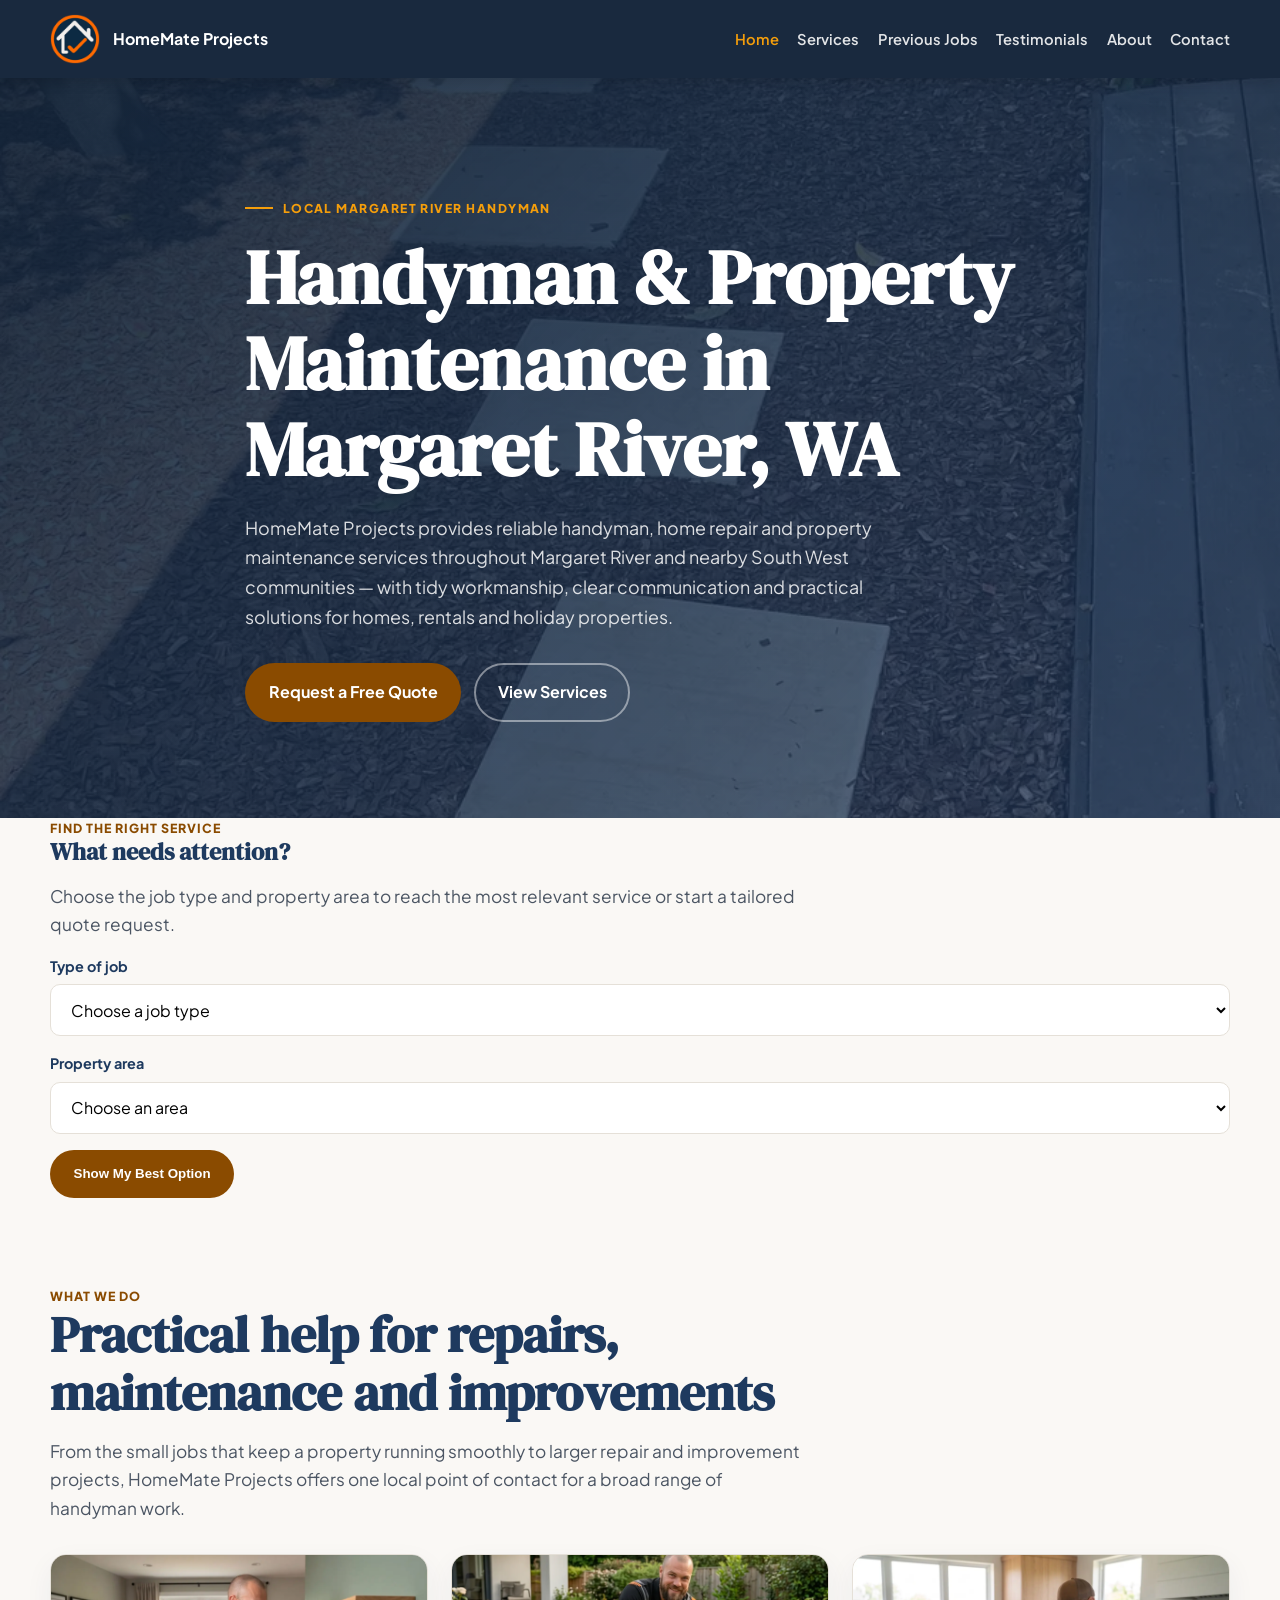
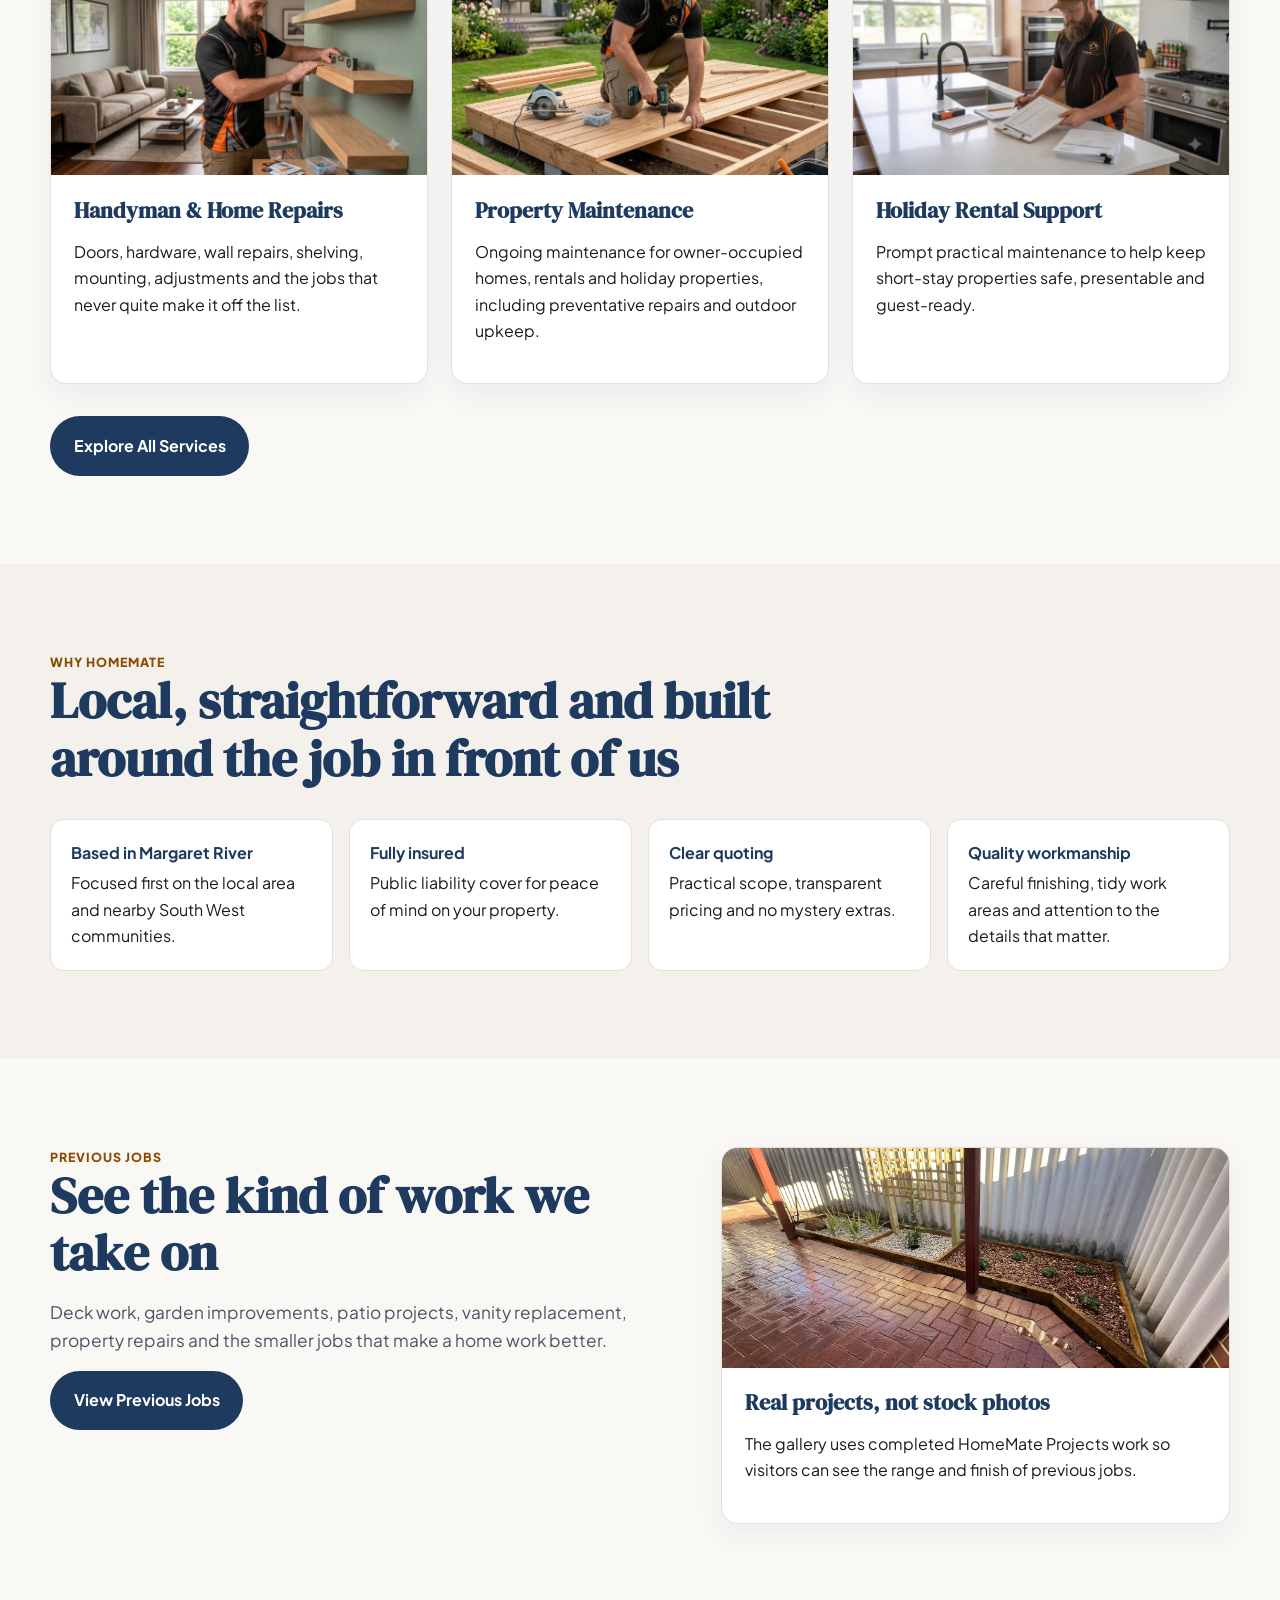
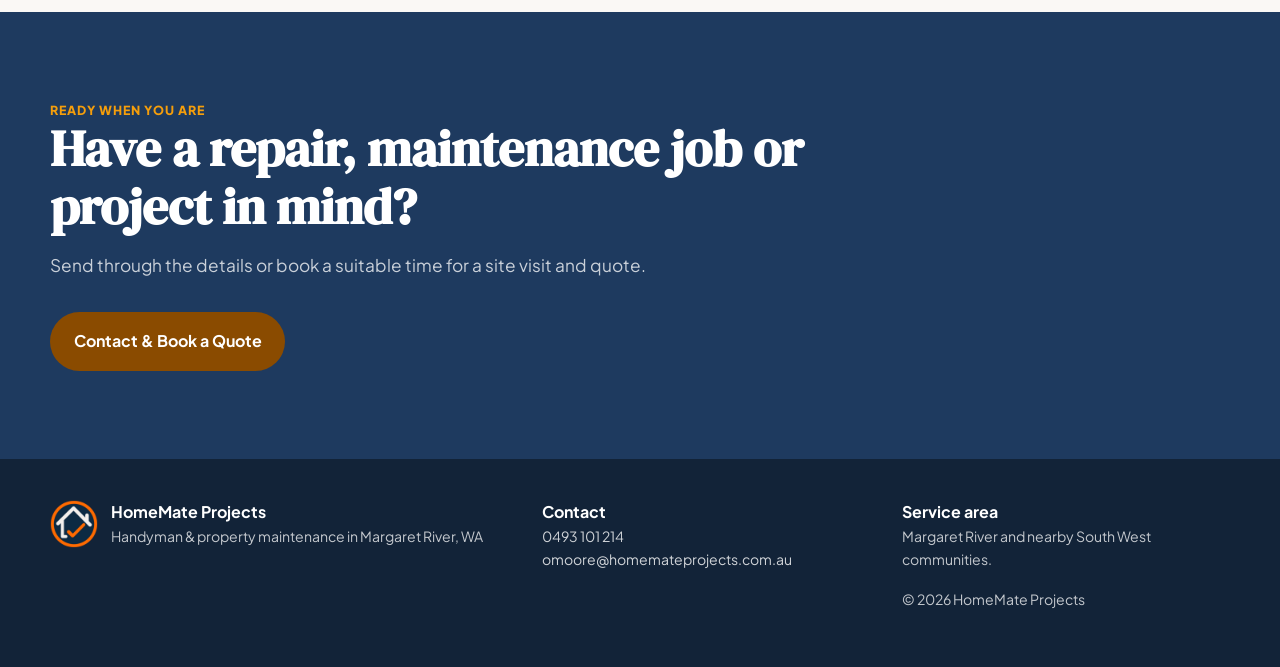
==== commit d5b890bf: "Restore interactive service finder to homepage" ====
--- a/index.html
+++ b/index.html
@@ -1,2 +1,2 @@
 <!doctype html><html lang="en-AU"><head><meta charset="utf-8"><meta name="viewport" content="width=device-width,initial-scale=1"><title>Handyman Margaret River | HomeMate Projects</title><meta name="description" content="Reliable handyman and property maintenance services in Margaret River, WA. Home repairs, maintenance, outdoor work and holiday rental support."><link rel="canonical" href="https://homemateprojects.com.au/"><link rel="preconnect" href="https://fonts.googleapis.com"><link rel="preconnect" href="https://fonts.gstatic.com" crossorigin><link href="https://fonts.googleapis.com/css2?family=DM+Serif+Display&family=Plus+Jakarta+Sans:wght@400;500;600;700;800&display=swap" rel="stylesheet"><link rel="stylesheet" href="assets/styles.css"></head><body><header class="site-header"><div class="container nav"><a class="brand" href="index.html"><img src="assets/images/home-mate-logo.png" alt="HomeMate Projects logo"><span>HomeMate Projects</span></a><button class="menu-btn" aria-label="Toggle menu" aria-expanded="false">☰</button><nav class="nav-links" aria-label="Main navigation"><a href="index.html" aria-current="page">Home</a><a href="services.html">Services</a><a href="previous-jobs.html">Previous Jobs</a><a href="testimonials.html">Testimonials</a><a href="about.html">About</a><a href="contact.html">Contact</a></nav></div></header>
-<main><section class="hero"><div class="container hero-inner"><div class="eyebrow">Local Margaret River handyman</div><h1>Handyman & Property Maintenance in Margaret River, WA</h1><p>HomeMate Projects provides reliable handyman, home repair and property maintenance services throughout Margaret River and nearby South West communities — with tidy workmanship, clear communication and practical solutions for homes, rentals and holiday properties.</p><div class="actions"><a class="btn btn-primary" href="contact.html">Request a Free Quote</a><a class="btn btn-outline" href="services.html">View Services</a></div></div></section><section class="section"><div class="container"><div class="kicker">What we do</div><h2 class="section-title">Practical help for repairs, maintenance and improvements</h2><p class="lead">From the small jobs that keep a property running smoothly to larger repair and improvement projects, HomeMate Projects offers one local point of contact for a broad range of handyman work.</p><div class="grid cards-3" style="margin-top:2rem"><article class="card"><img src="assets/images/shelving-install.webp" alt="Handyman repair and shelving work"><div class="card-body"><h3>Handyman & Home Repairs</h3><p>Doors, hardware, wall repairs, shelving, mounting, adjustments and the jobs that never quite make it off the list.</p></div></article><article class="card"><img src="assets/images/deck-build.webp" alt="Timber deck and outdoor repair work"><div class="card-body"><h3>Property Maintenance</h3><p>Ongoing maintenance for owner-occupied homes, rentals and holiday properties, including preventative repairs and outdoor upkeep.</p></div></article><article class="card"><img src="assets/images/holiday-rental-maintenance.webp" alt="Holiday rental property maintenance"><div class="card-body"><h3>Holiday Rental Support</h3><p>Prompt practical maintenance to help keep short-stay properties safe, presentable and guest-ready.</p></div></article></div><div class="actions"><a class="btn btn-navy" href="services.html">Explore All Services</a></div></div></section><section class="section alt"><div class="container"><div class="kicker">Why HomeMate</div><h2 class="section-title">Local, straightforward and built around the job in front of us</h2><div class="trust" style="margin-top:2rem"><div class="item"><strong>Based in Margaret River</strong><span>Focused first on the local area and nearby South West communities.</span></div><div class="item"><strong>Fully insured</strong><span>Public liability cover for peace of mind on your property.</span></div><div class="item"><strong>Clear quoting</strong><span>Practical scope, transparent pricing and no mystery extras.</span></div><div class="item"><strong>Quality workmanship</strong><span>Careful finishing, tidy work areas and attention to the details that matter.</span></div></div></div></section><section class="section"><div class="container split"><div><div class="kicker">Previous jobs</div><h2 class="section-title">See the kind of work we take on</h2><p class="lead">Deck work, garden improvements, patio projects, vanity replacement, property repairs and the smaller jobs that make a home work better.</p><a class="btn btn-navy" href="previous-jobs.html">View Previous Jobs</a></div><div class="card"><img src="assets/images/garden-after.webp" alt="Completed garden improvement project in the South West"><div class="card-body"><h3>Real projects, not stock photos</h3><p>The gallery uses completed HomeMate Projects work so visitors can see the range and finish of previous jobs.</p></div></div></div></section><section class="section navy"><div class="container"><div class="kicker" style="color:var(--amber-light)">Ready when you are</div><h2 class="section-title">Have a repair, maintenance job or project in mind?</h2><p class="lead">Send through the details or book a suitable time for a site visit and quote.</p><div class="actions"><a class="btn btn-primary" href="contact.html">Contact & Book a Quote</a></div></div></section></main><footer class="footer"><div class="container footer-grid"><div><div class="footer-brand"><img src="assets/images/home-mate-logo.png" alt=""><div><strong>HomeMate Projects</strong><div class="small">Handyman & property maintenance in Margaret River, WA</div></div></div></div><div><strong>Contact</strong><p class="small"><a href="tel:0493101214">0493 101 214</a><br><a href="mailto:omoore@homemateprojects.com.au">omoore@homemateprojects.com.au</a></p></div><div><strong>Service area</strong><p class="small">Margaret River and nearby South West communities.</p><p class="small">© 2026 HomeMate Projects</p></div></div></footer><script src="assets/site.js"></script></body></html>
+<main><section class="hero"><div class="container hero-inner"><div class="eyebrow">Local Margaret River handyman</div><h1>Handyman & Property Maintenance in Margaret River, WA</h1><p>HomeMate Projects provides reliable handyman, home repair and property maintenance services throughout Margaret River and nearby South West communities — with tidy workmanship, clear communication and practical solutions for homes, rentals and holiday properties.</p><div class="actions"><a class="btn btn-primary" href="contact.html">Request a Free Quote</a><a class="btn btn-outline" href="services.html">View Services</a></div></div></section><section class="finder-section" aria-labelledby="finder-title"><div class="container"><div class="finder-card"><div><div class="kicker">Find the right service</div><h2 id="finder-title">What needs attention?</h2><p class="lead">Choose the job type and property area to reach the most relevant service or start a tailored quote request.</p></div><form id="service-finder" class="finder-form"><div class="field"><label for="finder-job">Type of job</label><select id="finder-job" required><option value="">Choose a job type</option><option value="general">General handyman &amp; repairs</option><option value="property">Property maintenance</option><option value="doors">Doors, windows &amp; hardware</option><option value="carpentry">Carpentry &amp; small projects</option><option value="outdoor">Decks &amp; outdoor repairs</option><option value="holiday">Holiday rental maintenance</option><option value="kitchen">Kitchen &amp; bathroom refreshes</option><option value="flatpack">Flat-pack assembly</option></select></div><div class="field"><label for="finder-area">Property area</label><select id="finder-area" required><option value="">Choose an area</option><option>Margaret River</option><option>Cowaramup</option><option>Prevelly</option><option>Gnarabup</option><option>Witchcliffe</option><option>Gracetown</option><option>Nearby South West</option></select></div><button class="btn btn-primary" type="submit">Show My Best Option</button></form><div id="finder-result" class="finder-result" hidden aria-live="polite"><div><strong id="finder-result-title"></strong><p id="finder-result-copy"></p></div><div class="actions"><a id="finder-service-link" class="btn btn-navy" href="services.html">View Service</a><a id="finder-quote-link" class="btn btn-light" href="contact.html">Request a Quote</a></div></div></div></div></section><section class="section"><div class="container"><div class="kicker">What we do</div><h2 class="section-title">Practical help for repairs, maintenance and improvements</h2><p class="lead">From the small jobs that keep a property running smoothly to larger repair and improvement projects, HomeMate Projects offers one local point of contact for a broad range of handyman work.</p><div class="grid cards-3" style="margin-top:2rem"><article class="card"><img src="assets/images/shelving-install.webp" alt="Handyman repair and shelving work"><div class="card-body"><h3>Handyman & Home Repairs</h3><p>Doors, hardware, wall repairs, shelving, mounting, adjustments and the jobs that never quite make it off the list.</p></div></article><article class="card"><img src="assets/images/deck-build.webp" alt="Timber deck and outdoor repair work"><div class="card-body"><h3>Property Maintenance</h3><p>Ongoing maintenance for owner-occupied homes, rentals and holiday properties, including preventative repairs and outdoor upkeep.</p></div></article><article class="card"><img src="assets/images/holiday-rental-maintenance.webp" alt="Holiday rental property maintenance"><div class="card-body"><h3>Holiday Rental Support</h3><p>Prompt practical maintenance to help keep short-stay properties safe, presentable and guest-ready.</p></div></article></div><div class="actions"><a class="btn btn-navy" href="services.html">Explore All Services</a></div></div></section><section class="section alt"><div class="container"><div class="kicker">Why HomeMate</div><h2 class="section-title">Local, straightforward and built around the job in front of us</h2><div class="trust" style="margin-top:2rem"><div class="item"><strong>Based in Margaret River</strong><span>Focused first on the local area and nearby South West communities.</span></div><div class="item"><strong>Fully insured</strong><span>Public liability cover for peace of mind on your property.</span></div><div class="item"><strong>Clear quoting</strong><span>Practical scope, transparent pricing and no mystery extras.</span></div><div class="item"><strong>Quality workmanship</strong><span>Careful finishing, tidy work areas and attention to the details that matter.</span></div></div></div></section><section class="section"><div class="container split"><div><div class="kicker">Previous jobs</div><h2 class="section-title">See the kind of work we take on</h2><p class="lead">Deck work, garden improvements, patio projects, vanity replacement, property repairs and the smaller jobs that make a home work better.</p><a class="btn btn-navy" href="previous-jobs.html">View Previous Jobs</a></div><div class="card"><img src="assets/images/garden-after.webp" alt="Completed garden improvement project in the South West"><div class="card-body"><h3>Real projects, not stock photos</h3><p>The gallery uses completed HomeMate Projects work so visitors can see the range and finish of previous jobs.</p></div></div></div></section><section class="section navy"><div class="container"><div class="kicker" style="color:var(--amber-light)">Ready when you are</div><h2 class="section-title">Have a repair, maintenance job or project in mind?</h2><p class="lead">Send through the details or book a suitable time for a site visit and quote.</p><div class="actions"><a class="btn btn-primary" href="contact.html">Contact & Book a Quote</a></div></div></section></main><footer class="footer"><div class="container footer-grid"><div><div class="footer-brand"><img src="assets/images/home-mate-logo.png" alt=""><div><strong>HomeMate Projects</strong><div class="small">Handyman & property maintenance in Margaret River, WA</div></div></div></div><div><strong>Contact</strong><p class="small"><a href="tel:0493101214">0493 101 214</a><br><a href="mailto:omoore@homemateprojects.com.au">omoore@homemateprojects.com.au</a></p></div><div><strong>Service area</strong><p class="small">Margaret River and nearby South West communities.</p><p class="small">© 2026 HomeMate Projects</p></div></div></footer><script src="assets/site.js"></script></body></html>
--- a/assets/styles.css
+++ b/assets/styles.css
@@ -1,4 +1,4 @@
 :root{--navy:#1e3a5f;--navy-dark:#122338;--navy-light:#2a4f7e;--amber:#8a4b00;--amber-light:#f59e0b;--amber-pale:#fef3c7;--cream:#faf8f5;--warm-gray:#f4f1ed;--text:#1a1a1a;--muted:#4b5563;--border:#e5e0d8;--white:#fff;--max:1180px}
-*{box-sizing:border-box}html{scroll-behavior:smooth}body{margin:0;font-family:'Plus Jakarta Sans',Arial,sans-serif;background:var(--cream);color:var(--text);line-height:1.65}h1,h2,h3{font-family:'DM Serif Display',Georgia,serif;line-height:1.12;margin:0 0 1rem;color:var(--navy)}p{margin:0 0 1rem}a{color:inherit}.container{width:min(var(--max),calc(100% - 2rem));margin:auto}.site-header{position:sticky;top:0;z-index:50;background:rgba(18,35,56,.97);backdrop-filter:blur(10px);box-shadow:0 2px 14px rgba(0,0,0,.16)}.nav{height:78px;display:flex;align-items:center;justify-content:space-between;gap:1.5rem}.brand{display:flex;align-items:center;gap:.8rem;color:#fff;text-decoration:none;font-weight:700}.brand img{width:50px;height:50px;object-fit:contain}.nav-links{display:flex;align-items:center;gap:1.15rem}.nav-links a{color:rgba(255,255,255,.88);text-decoration:none;font-size:.92rem;font-weight:600}.nav-links a:hover,.nav-links a[aria-current=page]{color:var(--amber-light)}.menu-btn{display:none;background:none;border:0;color:#fff;font-size:1.5rem}.hero{position:relative;min-height:74vh;display:grid;place-items:center;background:linear-gradient(135deg,rgba(18,35,56,.94),rgba(30,58,95,.68)),url('assets/images/deck-after.webp') center/cover}.hero-inner{padding:7rem 0 6rem;max-width:790px}.eyebrow{display:inline-flex;align-items:center;gap:.6rem;color:var(--amber-light);text-transform:uppercase;font-size:.76rem;font-weight:800;letter-spacing:.12em;margin-bottom:1rem}.eyebrow:before{content:'';width:28px;height:2px;background:currentColor}.hero h1{font-size:clamp(2.7rem,6vw,5.2rem);color:#fff;margin-bottom:1.3rem}.hero p{font-size:1.12rem;color:rgba(255,255,255,.84);max-width:680px}.actions{display:flex;gap:.8rem;flex-wrap:wrap;margin-top:2rem}.btn{display:inline-flex;align-items:center;justify-content:center;padding:.9rem 1.35rem;border-radius:999px;text-decoration:none;font-weight:700;border:2px solid transparent}.btn-primary{background:var(--amber);color:#fff}.btn-primary:hover{background:#6e3900}.btn-outline{border-color:rgba(255,255,255,.45);color:#fff}.btn-navy{background:var(--navy);color:#fff}.section{padding:5.5rem 0}.section.alt{background:var(--warm-gray)}.section.navy{background:var(--navy);color:#fff}.section.navy h2,.section.navy h3{color:#fff}.section-title{font-size:clamp(2rem,4vw,3.2rem);max-width:780px}.lead{font-size:1.08rem;color:var(--muted);max-width:760px}.section.navy .lead{color:rgba(255,255,255,.76)}.grid{display:grid;gap:1.4rem}.cards-3{grid-template-columns:repeat(3,1fr)}.cards-2{grid-template-columns:repeat(2,1fr)}.card{background:#fff;border:1px solid var(--border);border-radius:16px;overflow:hidden;box-shadow:0 10px 28px rgba(30,58,95,.06)}.card img{width:100%;height:220px;object-fit:cover;display:block}.card-body{padding:1.45rem}.card h3{font-size:1.35rem}.list{padding-left:1.2rem}.list li{margin:.45rem 0}.trust{display:grid;grid-template-columns:repeat(4,1fr);gap:1rem}.trust .item{padding:1.25rem;border-radius:14px;background:#fff;border:1px solid var(--border)}.trust strong{display:block;color:var(--navy);margin-bottom:.25rem}.gallery{display:grid;grid-template-columns:repeat(3,1fr);gap:1rem}.gallery figure{margin:0;background:#fff;border:1px solid var(--border);border-radius:14px;overflow:hidden}.gallery img{display:block;width:100%;aspect-ratio:4/3;object-fit:cover}.gallery figcaption{padding:1rem}.quote{position:relative;padding:1.6rem;background:#fff;border:1px solid var(--border);border-radius:16px}.quote .stars{color:var(--amber);letter-spacing:.12em}.quote cite{font-style:normal;font-weight:700;color:var(--navy)}.split{display:grid;grid-template-columns:1.1fr .9fr;gap:3rem;align-items:start}.contact-panel{background:#fff;border:1px solid var(--border);border-radius:18px;padding:1.5rem}.form-row{display:grid;grid-template-columns:1fr 1fr;gap:1rem}.field{display:flex;flex-direction:column;gap:.35rem;margin-bottom:1rem}.field label{font-weight:700;font-size:.9rem;color:var(--navy)}.field input,.field textarea,.field select{width:100%;border:1.5px solid var(--border);border-radius:10px;padding:.85rem 1rem;font:inherit;background:#fff}.field textarea{min-height:150px;resize:vertical}.calendly-wrap{border-radius:18px;overflow:hidden;border:1px solid var(--border);background:#fff}.calendly-wrap iframe{width:100%;height:760px;border:0}.cta{padding:2rem;border-radius:20px;background:var(--navy);color:#fff}.cta h2{color:#fff}.footer{background:var(--navy-dark);color:rgba(255,255,255,.75);padding:2.5rem 0}.footer-grid{display:grid;grid-template-columns:1.4fr 1fr 1fr;gap:2rem}.footer a{color:rgba(255,255,255,.8);text-decoration:none}.footer strong{color:#fff}.small{font-size:.88rem}.service-nav{display:flex;flex-wrap:wrap;gap:.6rem;margin-top:1.2rem}.service-nav a{padding:.55rem .9rem;background:var(--amber-pale);color:var(--amber);border-radius:999px;text-decoration:none;font-weight:700;font-size:.86rem}.page-hero{background:linear-gradient(135deg,var(--navy-dark),var(--navy));color:#fff;padding:5rem 0 4rem}.page-hero h1{color:#fff;font-size:clamp(2.5rem,5vw,4.3rem)}.page-hero p{color:rgba(255,255,255,.8);max-width:760px}.breadcrumbs{font-size:.85rem;color:rgba(255,255,255,.62);margin-bottom:1rem}.notice{background:var(--amber-pale);border-left:4px solid var(--amber);padding:1rem 1.2rem;border-radius:8px}.kicker{font-weight:800;color:var(--amber);text-transform:uppercase;letter-spacing:.08em;font-size:.78rem}.service-block{padding:1.5rem;border:1px solid var(--border);background:#fff;border-radius:14px}.service-block h2{font-size:1.7rem}.area-line{color:var(--muted);font-weight:600}.seo-copy{max-width:820px}.footer-brand{display:flex;gap:.8rem;align-items:center}.footer-brand img{width:48px;height:48px}
+*{box-sizing:border-box}html{scroll-behavior:smooth}body{margin:0;font-family:'Plus Jakarta Sans',Arial,sans-serif;background:var(--cream);color:var(--text);line-height:1.65}h1,h2,h3{font-family:'DM Serif Display',Georgia,serif;line-height:1.12;margin:0 0 1rem;color:var(--navy)}p{margin:0 0 1rem}a{color:inherit}.container{width:min(var(--max),calc(100% - 2rem));margin:auto}.site-header{position:sticky;top:0;z-index:50;background:rgba(18,35,56,.97);backdrop-filter:blur(10px);box-shadow:0 2px 14px rgba(0,0,0,.16)}.nav{height:78px;display:flex;align-items:center;justify-content:space-between;gap:1.5rem}.brand{display:flex;align-items:center;gap:.8rem;color:#fff;text-decoration:none;font-weight:700}.brand img{width:50px;height:50px;object-fit:contain}.nav-links{display:flex;align-items:center;gap:1.15rem}.nav-links a{color:rgba(255,255,255,.88);text-decoration:none;font-size:.92rem;font-weight:600}.nav-links a:hover,.nav-links a[aria-current=page]{color:var(--amber-light)}.menu-btn{display:none;background:none;border:0;color:#fff;font-size:1.5rem}.hero{position:relative;min-height:74vh;display:grid;place-items:center;background:linear-gradient(135deg,rgba(18,35,56,.94),rgba(30,58,95,.68)),url('images/deck-after.webp') center/cover}.hero-inner{padding:7rem 0 6rem;max-width:790px}.eyebrow{display:inline-flex;align-items:center;gap:.6rem;color:var(--amber-light);text-transform:uppercase;font-size:.76rem;font-weight:800;letter-spacing:.12em;margin-bottom:1rem}.eyebrow:before{content:'';width:28px;height:2px;background:currentColor}.hero h1{font-size:clamp(2.7rem,6vw,5.2rem);color:#fff;margin-bottom:1.3rem}.hero p{font-size:1.12rem;color:rgba(255,255,255,.84);max-width:680px}.actions{display:flex;gap:.8rem;flex-wrap:wrap;margin-top:2rem}.btn{display:inline-flex;align-items:center;justify-content:center;padding:.9rem 1.35rem;border-radius:999px;text-decoration:none;font-weight:700;border:2px solid transparent}.btn-primary{background:var(--amber);color:#fff}.btn-primary:hover{background:#6e3900}.btn-outline{border-color:rgba(255,255,255,.45);color:#fff}.btn-navy{background:var(--navy);color:#fff}.section{padding:5.5rem 0}.section.alt{background:var(--warm-gray)}.section.navy{background:var(--navy);color:#fff}.section.navy h2,.section.navy h3{color:#fff}.section-title{font-size:clamp(2rem,4vw,3.2rem);max-width:780px}.lead{font-size:1.08rem;color:var(--muted);max-width:760px}.section.navy .lead{color:rgba(255,255,255,.76)}.grid{display:grid;gap:1.4rem}.cards-3{grid-template-columns:repeat(3,1fr)}.cards-2{grid-template-columns:repeat(2,1fr)}.card{background:#fff;border:1px solid var(--border);border-radius:16px;overflow:hidden;box-shadow:0 10px 28px rgba(30,58,95,.06)}.card img{width:100%;height:220px;object-fit:cover;display:block}.card-body{padding:1.45rem}.card h3{font-size:1.35rem}.list{padding-left:1.2rem}.list li{margin:.45rem 0}.trust{display:grid;grid-template-columns:repeat(4,1fr);gap:1rem}.trust .item{padding:1.25rem;border-radius:14px;background:#fff;border:1px solid var(--border)}.trust strong{display:block;color:var(--navy);margin-bottom:.25rem}.gallery{display:grid;grid-template-columns:repeat(3,1fr);gap:1rem}.gallery figure{margin:0;background:#fff;border:1px solid var(--border);border-radius:14px;overflow:hidden}.gallery img{display:block;width:100%;aspect-ratio:4/3;object-fit:cover}.gallery figcaption{padding:1rem}.quote{position:relative;padding:1.6rem;background:#fff;border:1px solid var(--border);border-radius:16px}.quote .stars{color:var(--amber);letter-spacing:.12em}.quote cite{font-style:normal;font-weight:700;color:var(--navy)}.split{display:grid;grid-template-columns:1.1fr .9fr;gap:3rem;align-items:start}.contact-panel{background:#fff;border:1px solid var(--border);border-radius:18px;padding:1.5rem}.form-row{display:grid;grid-template-columns:1fr 1fr;gap:1rem}.field{display:flex;flex-direction:column;gap:.35rem;margin-bottom:1rem}.field label{font-weight:700;font-size:.9rem;color:var(--navy)}.field input,.field textarea,.field select{width:100%;border:1.5px solid var(--border);border-radius:10px;padding:.85rem 1rem;font:inherit;background:#fff}.field textarea{min-height:150px;resize:vertical}.calendly-wrap{border-radius:18px;overflow:hidden;border:1px solid var(--border);background:#fff}.calendly-wrap iframe{width:100%;height:760px;border:0}.cta{padding:2rem;border-radius:20px;background:var(--navy);color:#fff}.cta h2{color:#fff}.footer{background:var(--navy-dark);color:rgba(255,255,255,.75);padding:2.5rem 0}.footer-grid{display:grid;grid-template-columns:1.4fr 1fr 1fr;gap:2rem}.footer a{color:rgba(255,255,255,.8);text-decoration:none}.footer strong{color:#fff}.small{font-size:.88rem}.service-nav{display:flex;flex-wrap:wrap;gap:.6rem;margin-top:1.2rem}.service-nav a{padding:.55rem .9rem;background:var(--amber-pale);color:var(--amber);border-radius:999px;text-decoration:none;font-weight:700;font-size:.86rem}.page-hero{background:linear-gradient(135deg,var(--navy-dark),var(--navy));color:#fff;padding:5rem 0 4rem}.page-hero h1{color:#fff;font-size:clamp(2.5rem,5vw,4.3rem)}.page-hero p{color:rgba(255,255,255,.8);max-width:760px}.breadcrumbs{font-size:.85rem;color:rgba(255,255,255,.62);margin-bottom:1rem}.notice{background:var(--amber-pale);border-left:4px solid var(--amber);padding:1rem 1.2rem;border-radius:8px}.kicker{font-weight:800;color:var(--amber);text-transform:uppercase;letter-spacing:.08em;font-size:.78rem}.service-block{padding:1.5rem;border:1px solid var(--border);background:#fff;border-radius:14px}.service-block h2{font-size:1.7rem}.area-line{color:var(--muted);font-weight:600}.seo-copy{max-width:820px}.footer-brand{display:flex;gap:.8rem;align-items:center}.footer-brand img{width:48px;height:48px}
 @media(max-width:900px){.nav-links{display:none;position:absolute;top:78px;left:0;right:0;background:var(--navy-dark);padding:1rem 1.2rem 1.5rem;flex-direction:column;align-items:flex-start}.nav-links.open{display:flex}.menu-btn{display:block}.cards-3,.cards-2,.trust,.gallery,.split,.footer-grid{grid-template-columns:1fr 1fr}.hero{min-height:68vh}.calendly-wrap iframe{height:700px}}
 @media(max-width:620px){.cards-3,.cards-2,.trust,.gallery,.split,.footer-grid,.form-row{grid-template-columns:1fr}.section{padding:4rem 0}.hero-inner{padding:5rem 0}.brand span{display:none}.calendly-wrap iframe{height:680px}}
